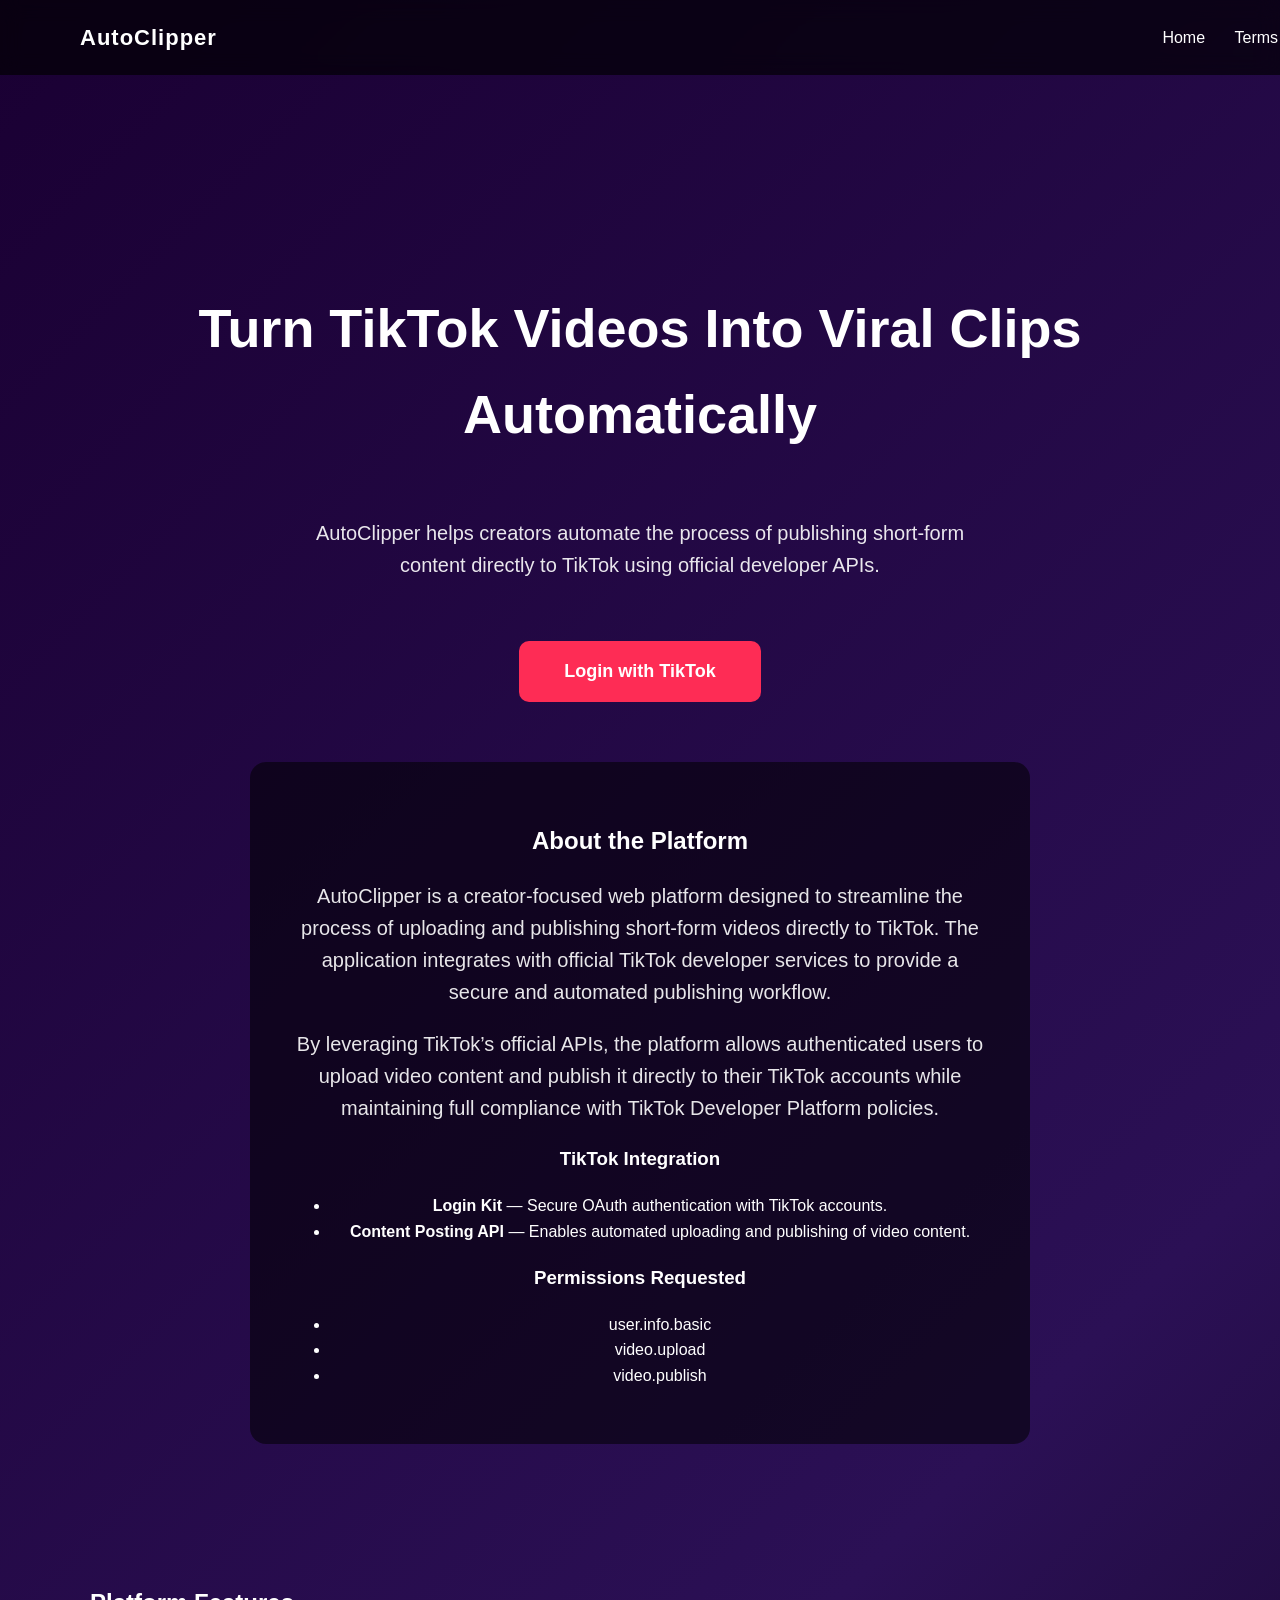
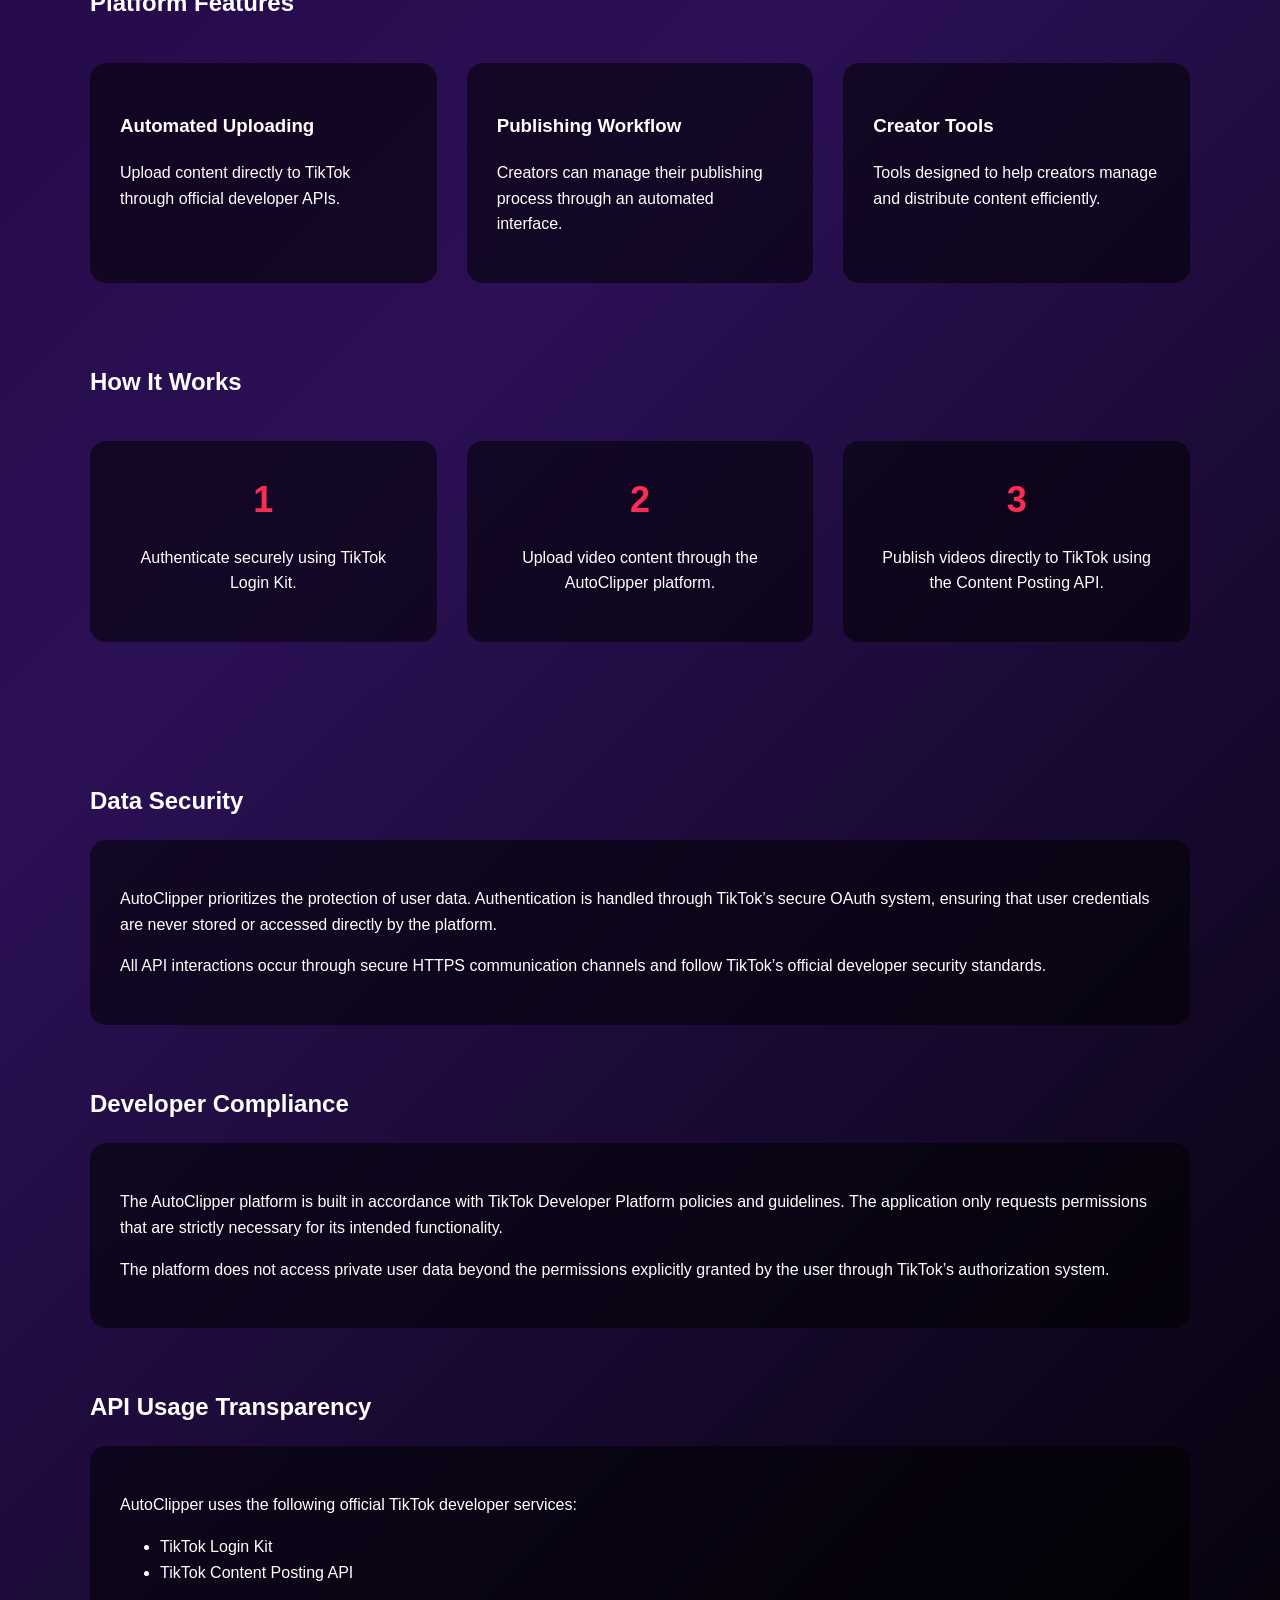
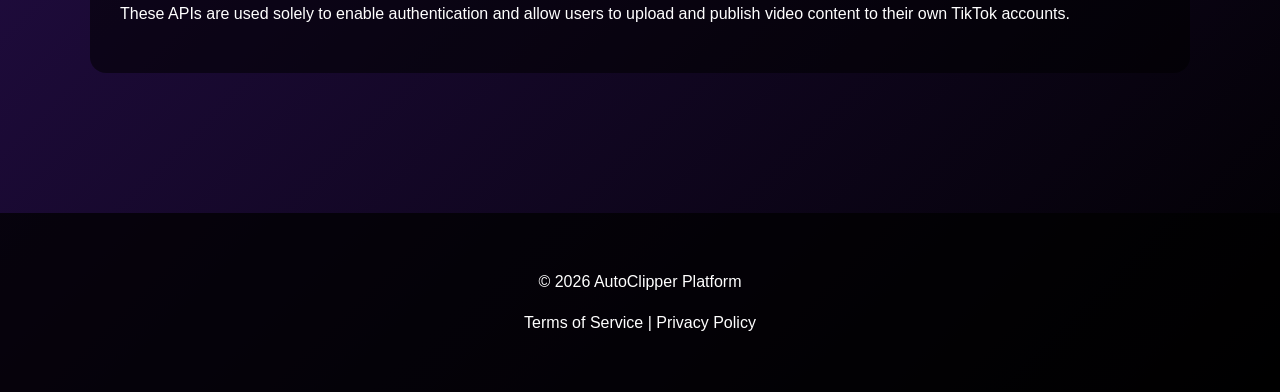
==== index.html @ d0a82ca7 "modified file and webbsite" ====
<!DOCTYPE html>
<html lang="en">

<head>

<meta charset="UTF-8">
<meta name="viewport" content="width=device-width, initial-scale=1.0">

<title>AutoClipper Platform</title>

<style>

body{
margin:0;
font-family:Arial, Helvetica, sans-serif;
background:linear-gradient(135deg,#1a0033,#2b1055,#000000);
color:white;
line-height:1.6;
}

/* NAVBAR */

nav{
position:fixed;
top:0;
width:100%;
display:flex;
justify-content:space-between;
align-items:center;
padding:20px 80px;
background:rgba(0,0,0,0.65);
backdrop-filter:blur(10px);
z-index:1000;
}

.logo{
font-size:22px;
font-weight:bold;
letter-spacing:1px;
}

nav a{
color:white;
text-decoration:none;
margin-left:25px;
font-weight:500;
cursor:pointer;
}

nav a:hover{
color:#ff4d73;
}

/* HERO */

.hero{
min-height:100vh;
display:flex;
flex-direction:column;
justify-content:center;
align-items:center;
text-align:center;
padding:120px 20px 60px 20px;
}

.hero h1{
font-size:54px;
max-width:900px;
}

.hero p{
font-size:20px;
max-width:700px;
opacity:0.9;
margin-top:15px;
}

.tiktok-btn{
margin-top:40px;
padding:16px 45px;
font-size:18px;
border-radius:10px;
background:#fe2c55;
color:white;
text-decoration:none;
font-weight:bold;
transition:0.3s;
}

.tiktok-btn:hover{
background:#ff4d73;
transform:scale(1.05);
}

/* CARD */

.card{
background:rgba(0,0,0,0.55);
padding:40px;
border-radius:16px;
max-width:900px;
margin:auto;
margin-top:60px;
}

/* GRID */

.container{
max-width:1100px;
margin:auto;
padding:60px 20px;
}

.features{
display:grid;
grid-template-columns:repeat(auto-fit,minmax(260px,1fr));
gap:30px;
margin-top:40px;
}

.feature{
background:rgba(0,0,0,0.55);
padding:30px;
border-radius:16px;
}

/* STEPS */

.steps{
display:grid;
grid-template-columns:repeat(auto-fit,minmax(260px,1fr));
gap:30px;
margin-top:40px;
}

.step{
background:rgba(0,0,0,0.55);
padding:30px;
border-radius:16px;
text-align:center;
}

.step-number{
font-size:36px;
font-weight:bold;
color:#fe2c55;
}

/* LEGAL */

.page{
display:none;
padding-top:120px;
}

.page.active{
display:block;
}

.legal{
max-width:900px;
margin:auto;
background:rgba(0,0,0,0.65);
padding:50px;
border-radius:16px;
}

.legal h2{
color:#ff4d73;
margin-top:40px;
}

/* FOOTER */

footer{
text-align:center;
padding:40px;
margin-top:80px;
background:rgba(0,0,0,0.75);
}

footer a{
cursor:pointer;
}

footer a:hover{
color:#ff4d73;
}

</style>

</head>

<body>

<nav>

<div class="logo">AutoClipper</div>

<div>
<a onclick="showPage('home')">Home</a>
<a onclick="showPage('terms')">Terms</a>
<a onclick="showPage('privacy')">Privacy</a>
</div>

</nav>


<!-- HOME -->

<div id="home" class="page active">

<section class="hero">

<h1>Turn TikTok Videos Into Viral Clips Automatically</h1>

<p>
AutoClipper helps creators automate the process of publishing short-form content directly to TikTok using official developer APIs.
</p>

<a class="tiktok-btn"
href="https://www.tiktok.com/v2/auth/authorize/?client_key=aw5hxji3xptu7r10Y&scope=user.info.basic,video.publish,video.upload&response_type=code&redirect_uri=https://pabonfelipe22-eng.github.io/Autoclipperalfaone/callback&state=123">
Login with TikTok
</a>

<div class="card">

<h2>About the Platform</h2>

<p>
AutoClipper is a creator-focused web platform designed to streamline the process of uploading and publishing short-form videos directly to TikTok. The application integrates with official TikTok developer services to provide a secure and automated publishing workflow.
</p>

<p>
By leveraging TikTok’s official APIs, the platform allows authenticated users to upload video content and publish it directly to their TikTok accounts while maintaining full compliance with TikTok Developer Platform policies.
</p>

<h3>TikTok Integration</h3>

<ul>
<li><b>Login Kit</b> — Secure OAuth authentication with TikTok accounts.</li>
<li><b>Content Posting API</b> — Enables automated uploading and publishing of video content.</li>
</ul>

<h3>Permissions Requested</h3>

<ul>
<li>user.info.basic</li>
<li>video.upload</li>
<li>video.publish</li>
</ul>

</div>

</section>

<div class="container">

<h2>Platform Features</h2>

<div class="features">

<div class="feature">
<h3>Automated Uploading</h3>
<p>Upload content directly to TikTok through official developer APIs.</p>
</div>

<div class="feature">
<h3>Publishing Workflow</h3>
<p>Creators can manage their publishing process through an automated interface.</p>
</div>

<div class="feature">
<h3>Creator Tools</h3>
<p>Tools designed to help creators manage and distribute content efficiently.</p>
</div>

</div>


<h2 style="margin-top:80px;">How It Works</h2>

<div class="steps">

<div class="step">
<div class="step-number">1</div>
<p>Authenticate securely using TikTok Login Kit.</p>
</div>

<div class="step">
<div class="step-number">2</div>
<p>Upload video content through the AutoClipper platform.</p>
</div>

<div class="step">
<div class="step-number">3</div>
<p>Publish videos directly to TikTok using the Content Posting API.</p>
</div>

</div>

</div>


<div class="container">

<h2>Data Security</h2>

<div class="feature">

<p>
AutoClipper prioritizes the protection of user data. Authentication is handled through TikTok’s secure OAuth system, ensuring that user credentials are never stored or accessed directly by the platform.
</p>

<p>
All API interactions occur through secure HTTPS communication channels and follow TikTok’s official developer security standards.
</p>

</div>


<h2 style="margin-top:60px;">Developer Compliance</h2>

<div class="feature">

<p>
The AutoClipper platform is built in accordance with TikTok Developer Platform policies and guidelines. The application only requests permissions that are strictly necessary for its intended functionality.
</p>

<p>
The platform does not access private user data beyond the permissions explicitly granted by the user through TikTok’s authorization system.
</p>

</div>


<h2 style="margin-top:60px;">API Usage Transparency</h2>

<div class="feature">

<p>
AutoClipper uses the following official TikTok developer services:
</p>

<ul>
<li>TikTok Login Kit</li>
<li>TikTok Content Posting API</li>
</ul>

<p>
These APIs are used solely to enable authentication and allow users to upload and publish video content to their own TikTok accounts.
</p>

</div>

</div>

</div>


<!-- TERMS -->

<div id="terms" class="page">

<div class="legal">

<h1>Terms of Service</h1>

<p>
By accessing or using AutoClipper, users agree to comply with the following terms and conditions governing the use of the platform.
</p>

<h2>Use of Service</h2>

<p>
AutoClipper provides tools that integrate with TikTok developer APIs to allow users to upload and publish content to their own TikTok accounts.
</p>

<h2>User Responsibilities</h2>

<ul>
<li>Users are responsible for the content they upload.</li>
<li>Content must comply with TikTok Community Guidelines.</li>
<li>Users must not upload illegal or copyrighted material without authorization.</li>
</ul>

<h2>Service Availability</h2>

<p>
The platform is provided as a web utility and may be modified, suspended, or discontinued at any time without prior notice.
</p>

<h2>Limitation of Liability</h2>

<p>
AutoClipper does not guarantee performance outcomes such as reach, engagement, or viral success.
</p>

<h2>Updates to Terms</h2>

<p>
These terms may be updated periodically to reflect platform changes or regulatory requirements.
</p>

</div>

</div>


<!-- PRIVACY -->

<div id="privacy" class="page">

<div class="legal">

<h1>Privacy Policy</h1>

<p>
AutoClipper is committed to protecting user privacy and maintaining transparency regarding data usage.
</p>

<h2>Information Accessed</h2>

<ul>
<li>Basic TikTok profile information</li>
<li>Authorization tokens required for API communication</li>
</ul>

<h2>How Information Is Used</h2>

<p>
The information accessed is used exclusively for authentication and enabling the uploading and publishing of videos through the platform.
</p>

<h2>Data Sharing</h2>

<p>
AutoClipper does not sell, rent, or distribute personal information to third parties.
</p>

<h2>Security</h2>

<p>
Security measures are implemented to protect user data and ensure secure API communication.
</p>

<h2>Policy Updates</h2>

<p>
This Privacy Policy may be updated periodically to remain compliant with platform and regulatory standards.
</p>

</div>

</div>


<footer>

<p>© 2026 AutoClipper Platform</p>

<p>
<a onclick="showPage('terms')">Terms of Service</a> |
<a onclick="showPage('privacy')">Privacy Policy</a>
</p>

</footer>


<script>

function showPage(page){

document.querySelectorAll(".page").forEach(p=>{
p.classList.remove("active")
})

document.getElementById(page).classList.add("active")

window.scrollTo({top:0,behavior:"smooth"})

}

</script>

</body>
</html>
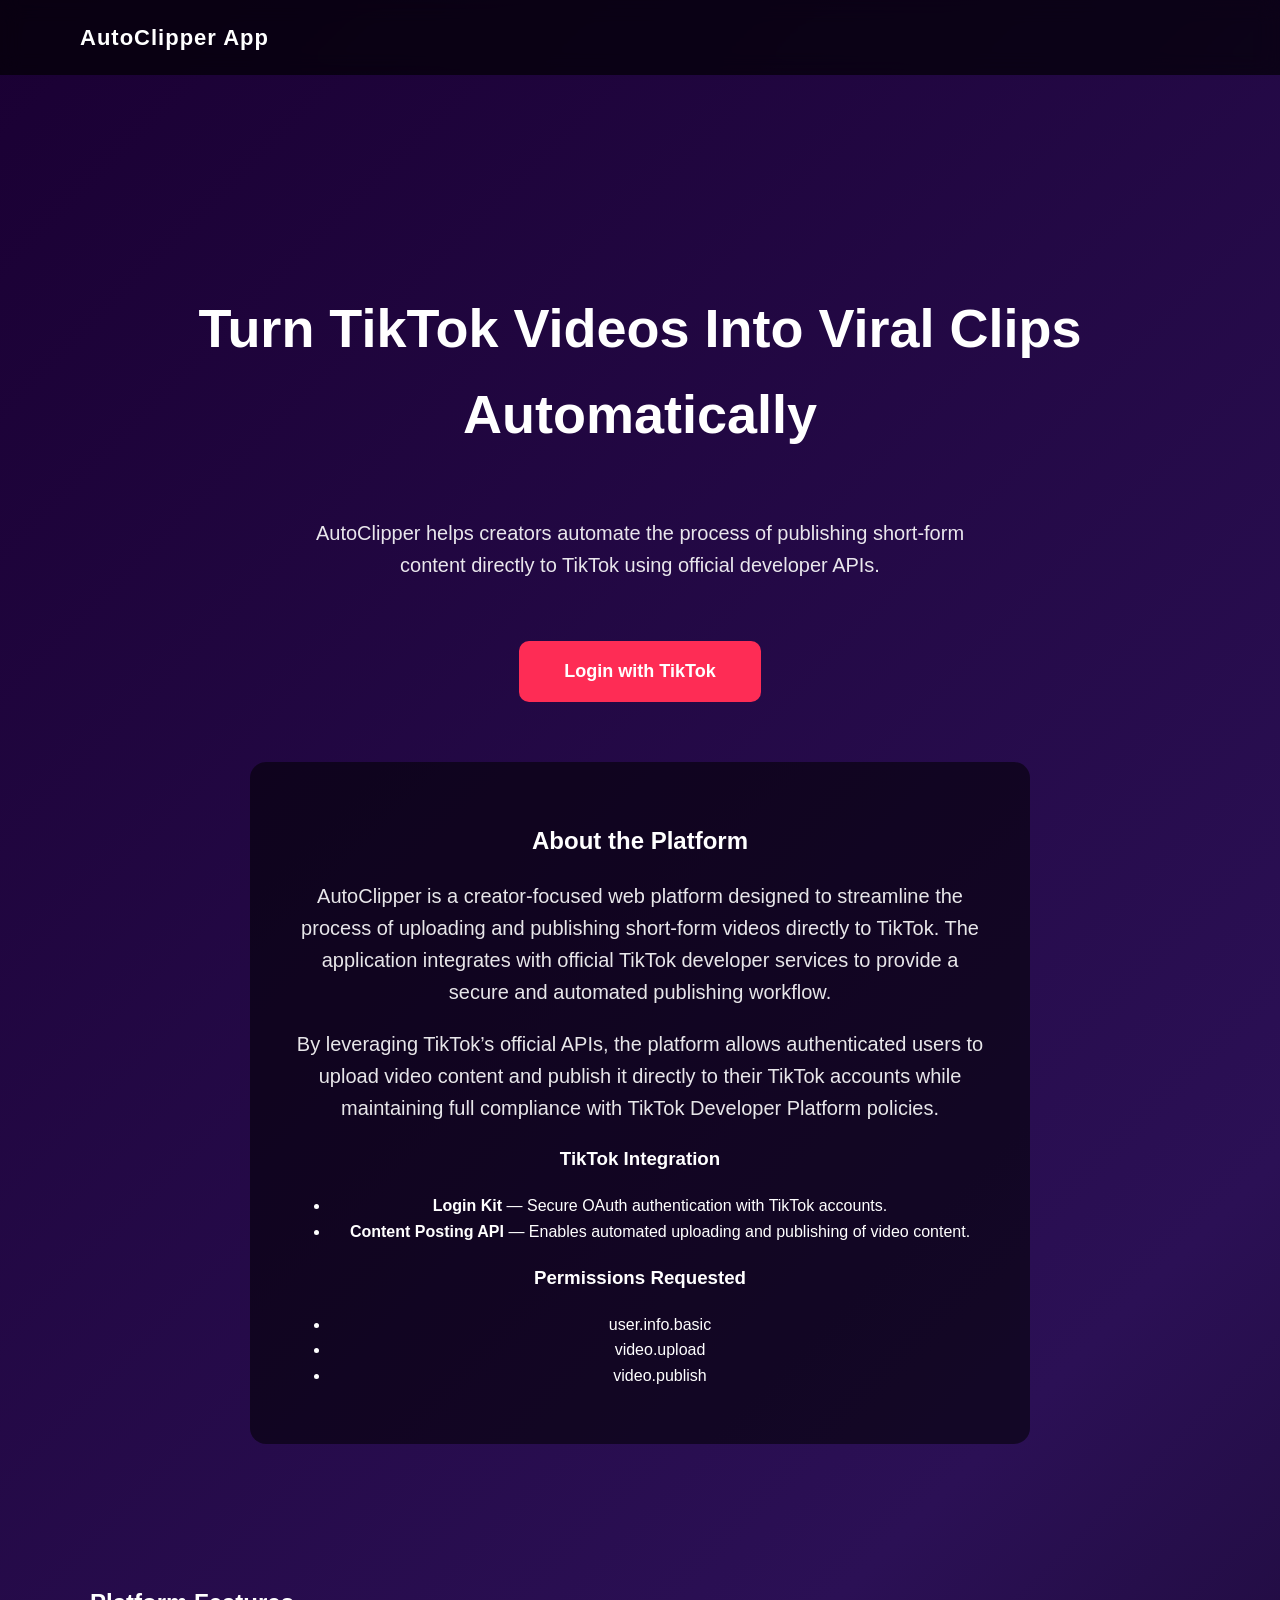
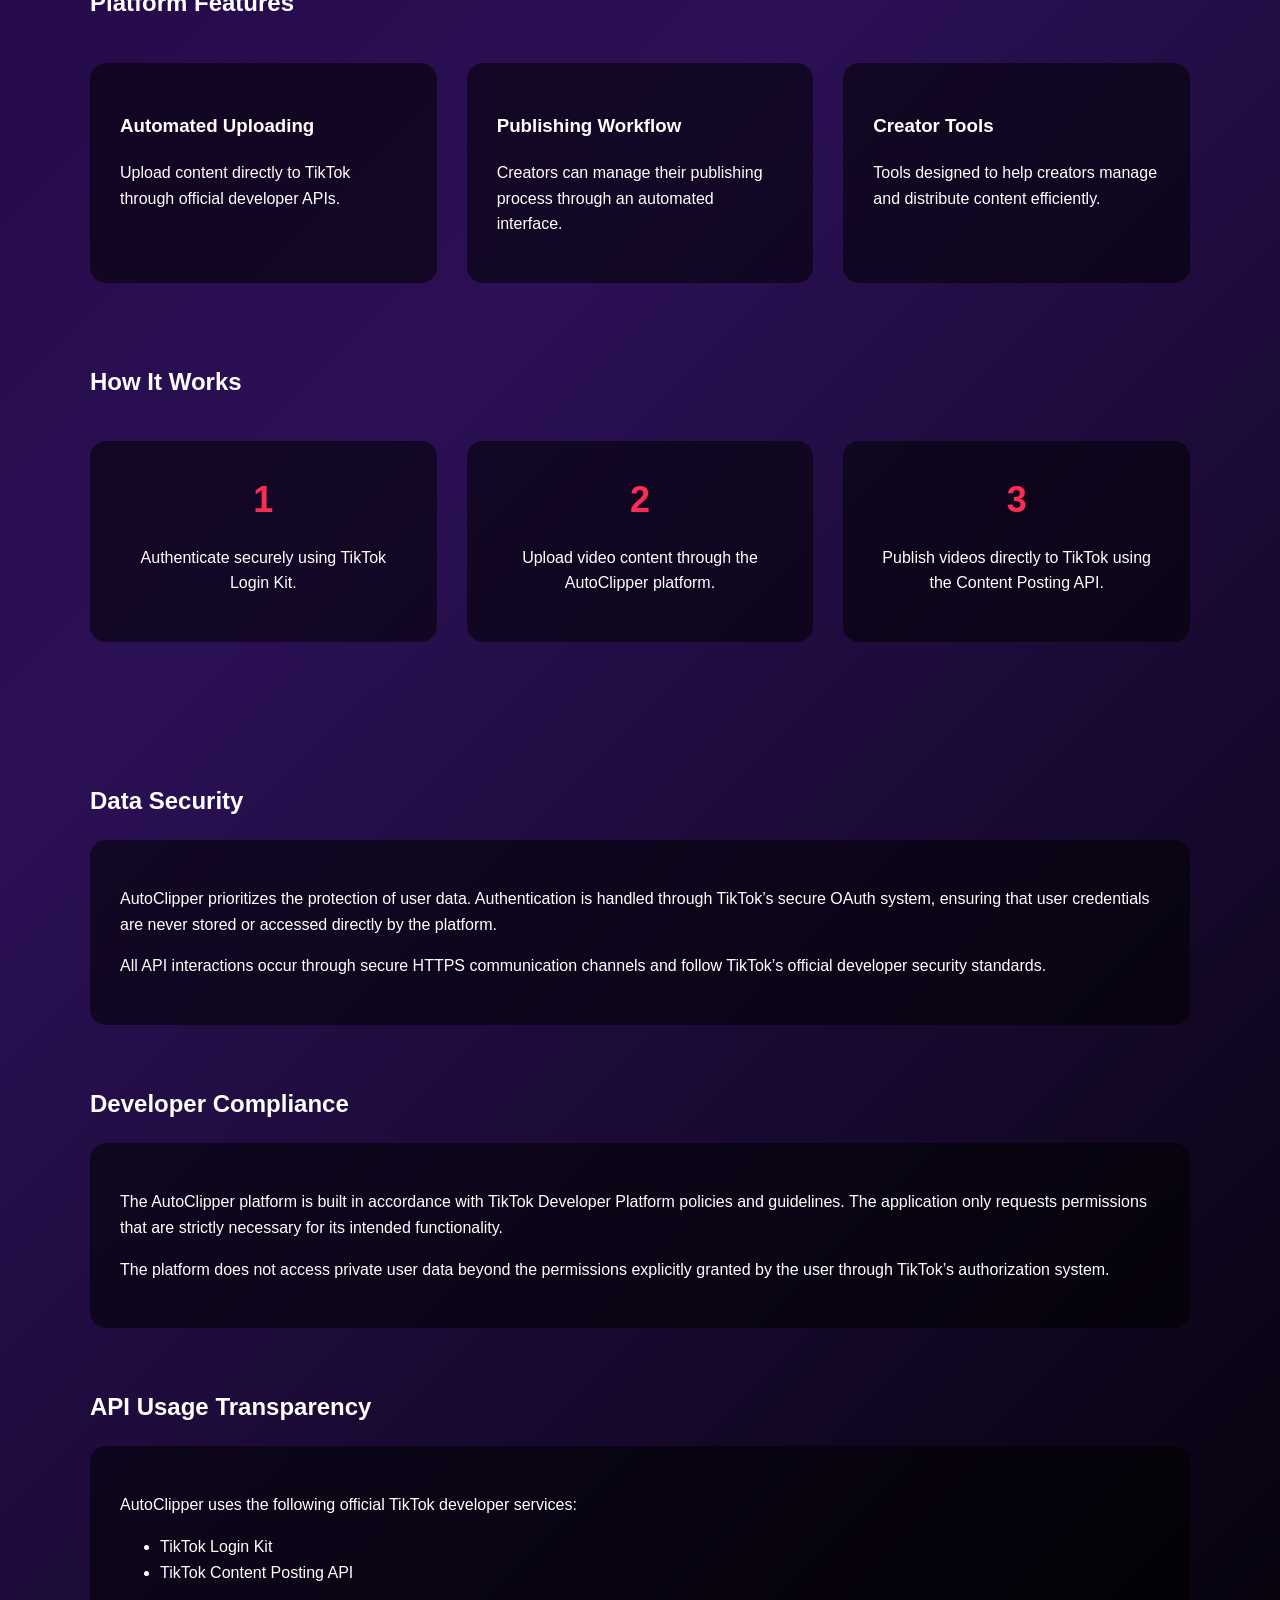
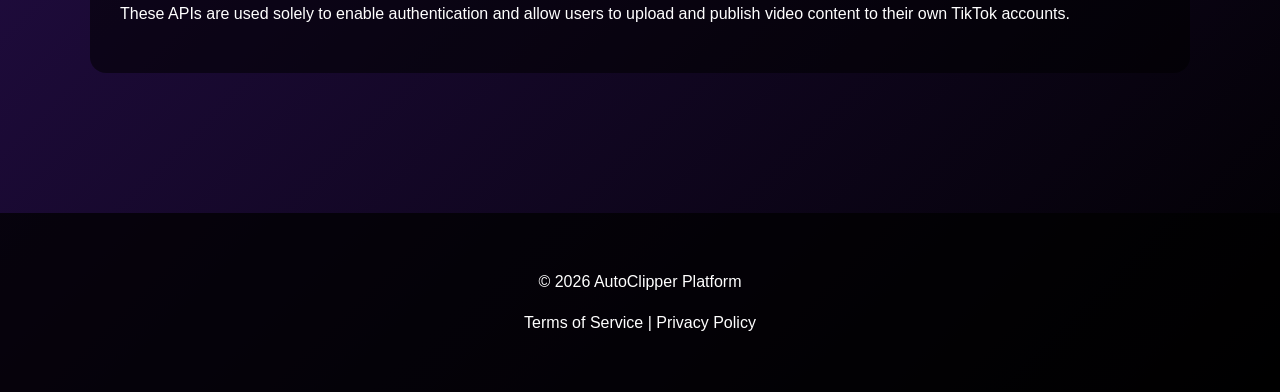
==== commit bbd790c9: "new" ====
--- a/index.html
+++ b/index.html
@@ -6,7 +6,7 @@
 <meta charset="UTF-8">
 <meta name="viewport" content="width=device-width, initial-scale=1.0">
 
-<title>AutoClipper Platform</title>
+<title>AutoClipper App</title>
 
 <style>
 
@@ -195,12 +195,11 @@
 
 <nav>
 
-<div class="logo">AutoClipper</div>
+<div class="logo">AutoClipper App</div>
 
 <div>
 <a onclick="showPage('home')">Home</a>
-<a onclick="showPage('terms')">Terms</a>
-<a onclick="showPage('privacy')">Privacy</a>
+
 </div>
 
 </nav>
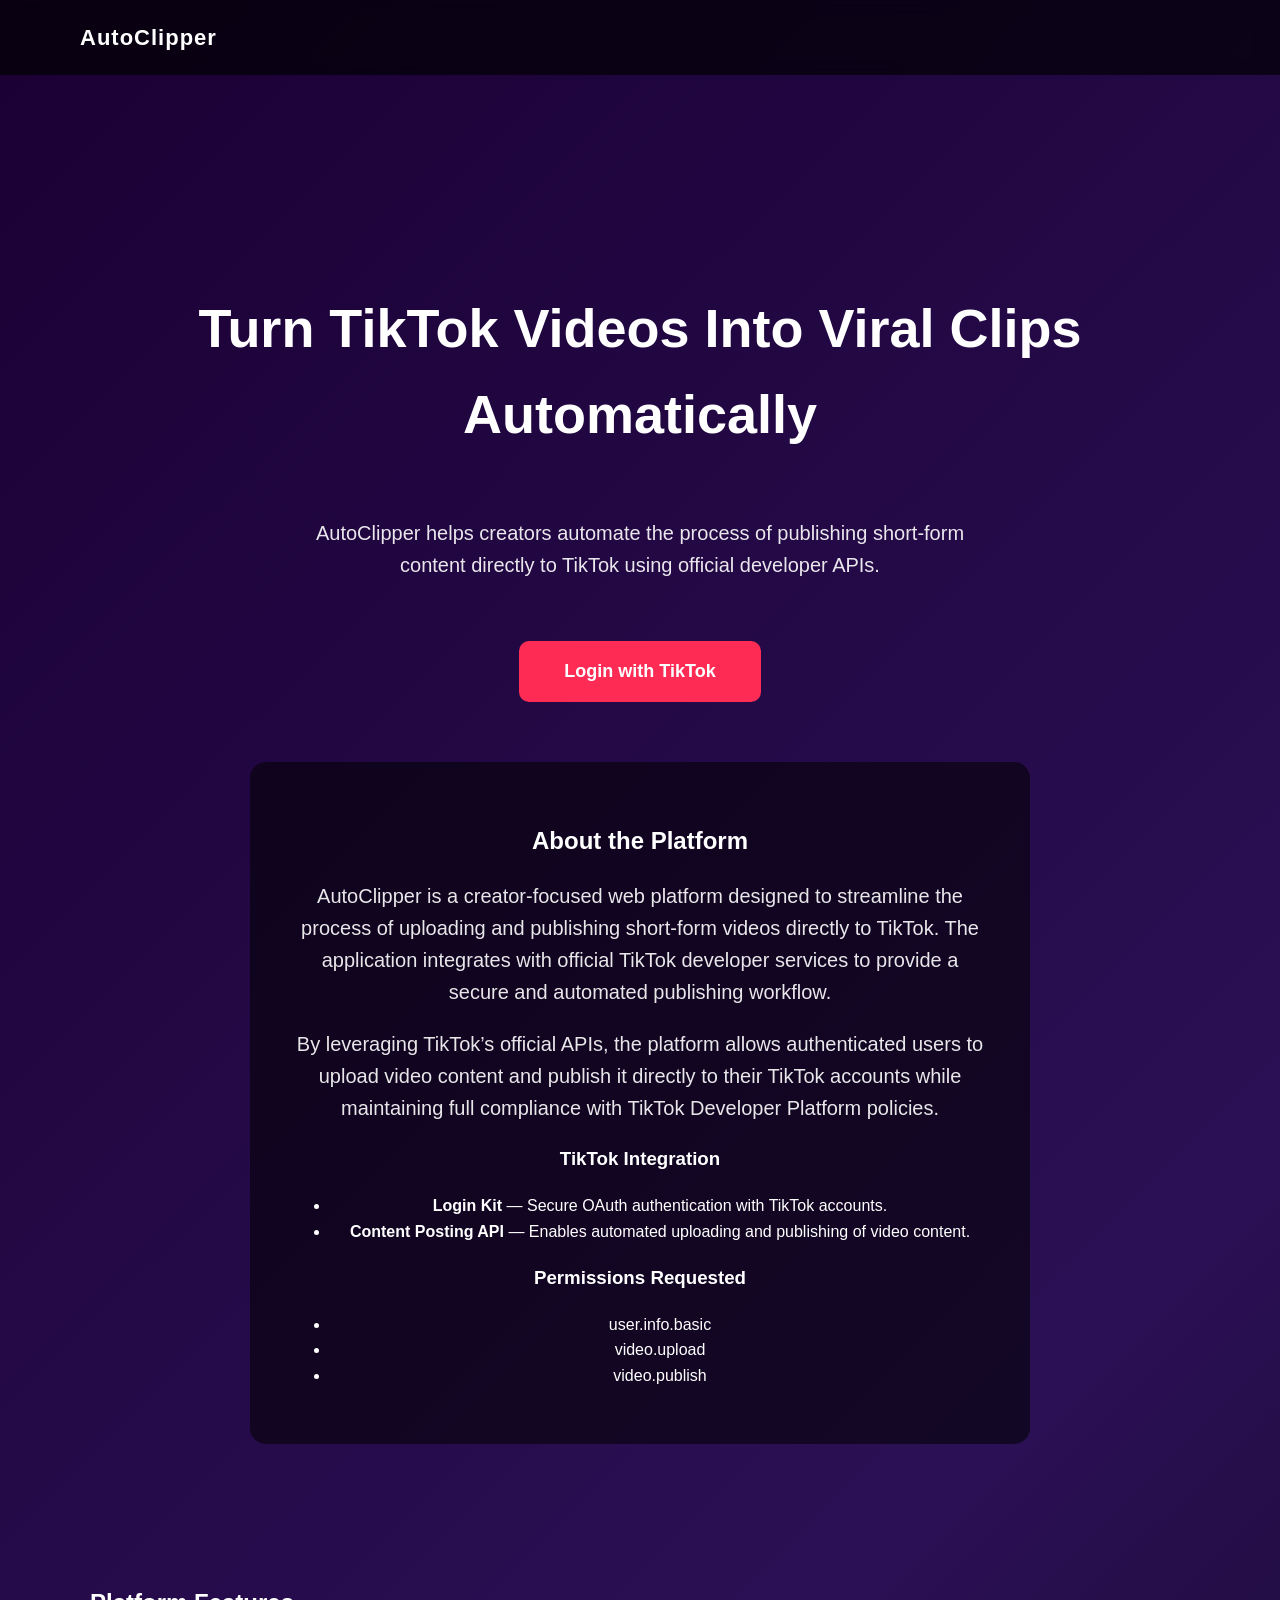
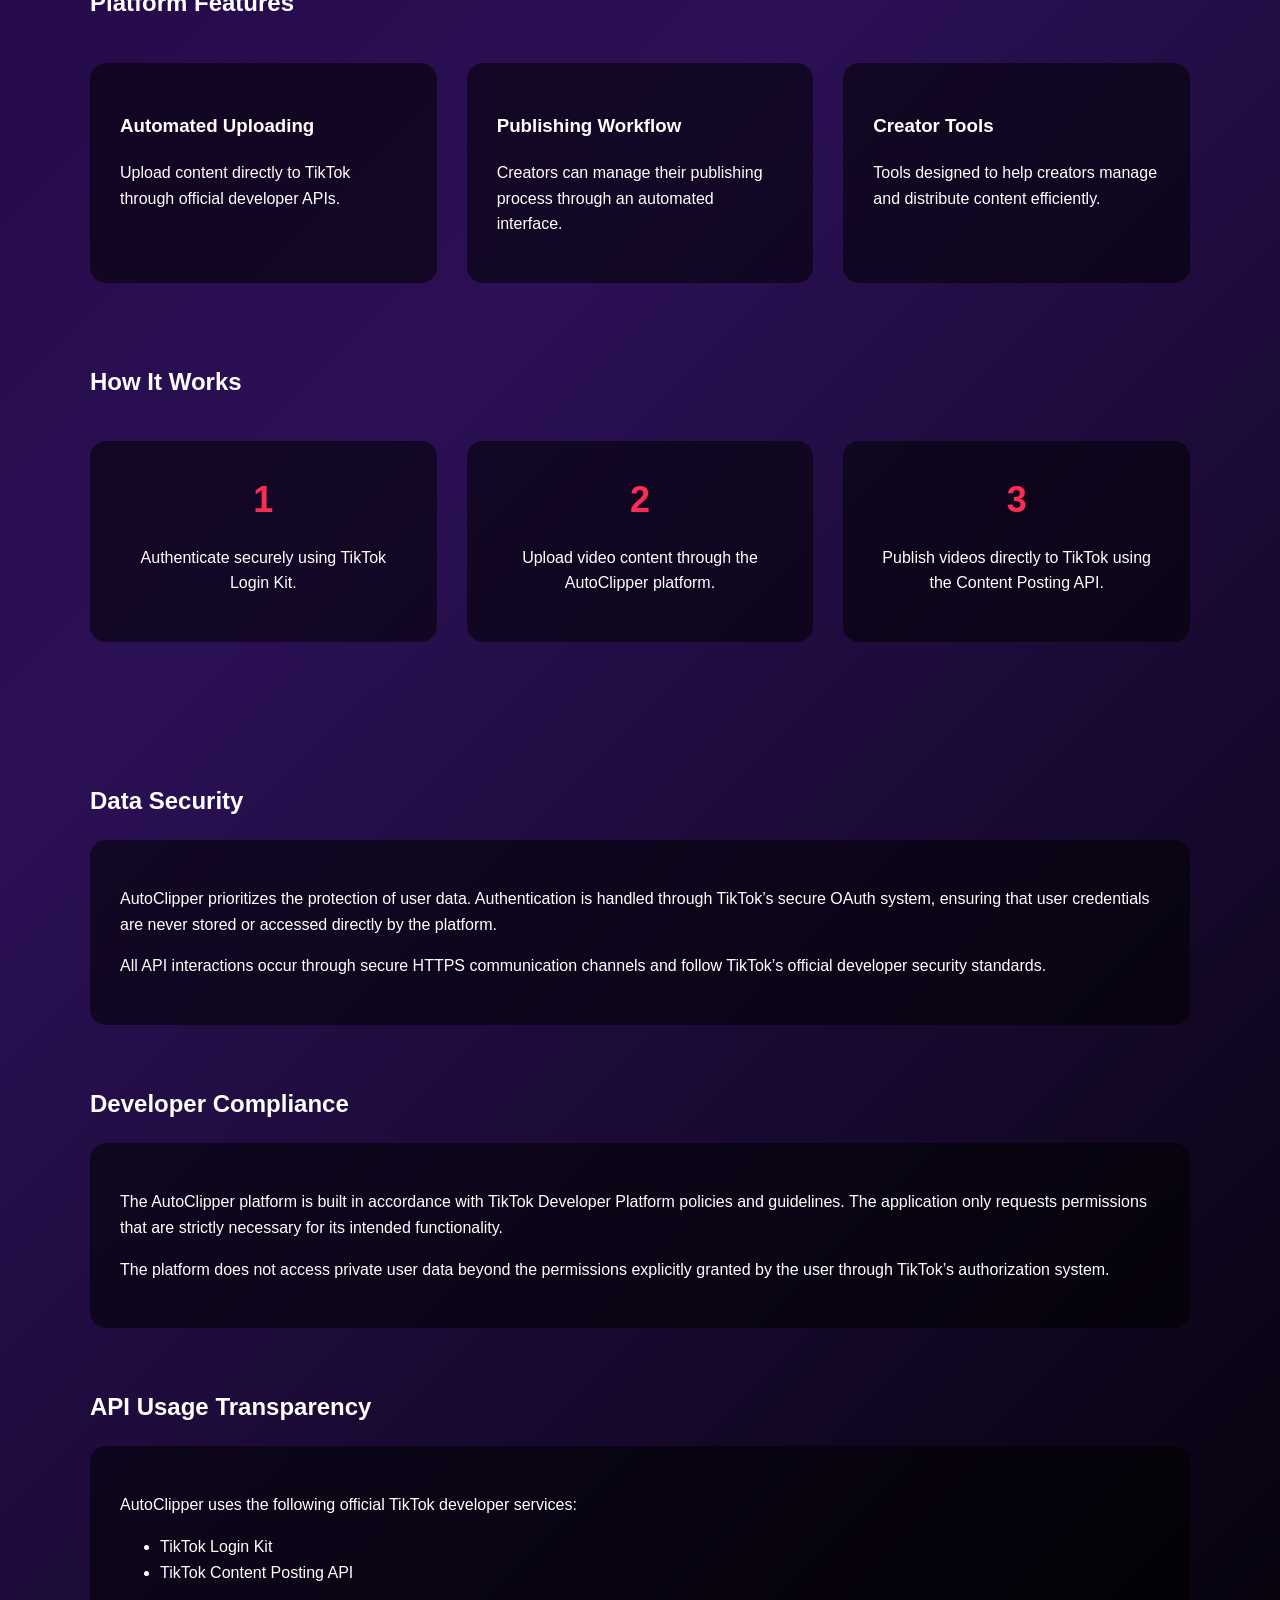
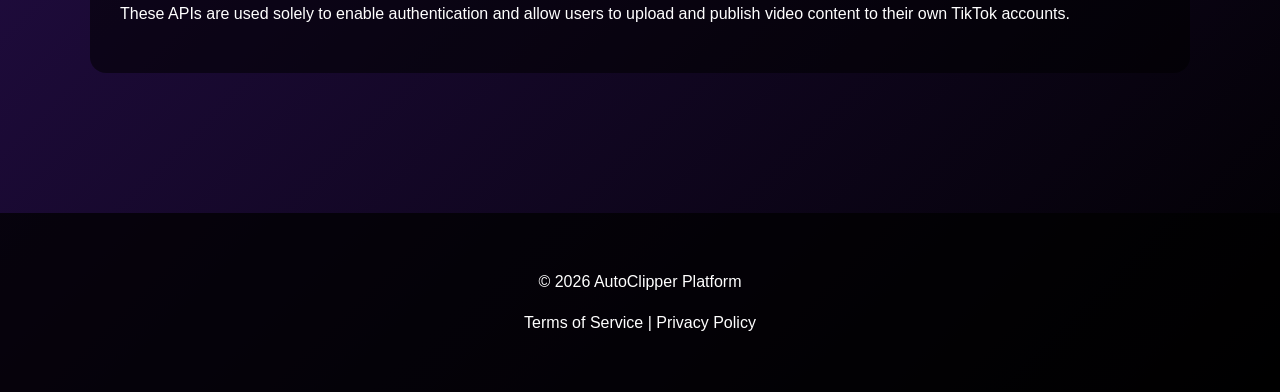
==== commit 4acb1d30: "continued in modificed" ====
--- a/index.html
+++ b/index.html
@@ -195,11 +195,10 @@
 
 <nav>
 
-<div class="logo">AutoClipper App</div>
+<div class="logo">AutoClipper</div>
 
 <div>
 <a onclick="showPage('home')">Home</a>
-
 </div>
 
 </nav>
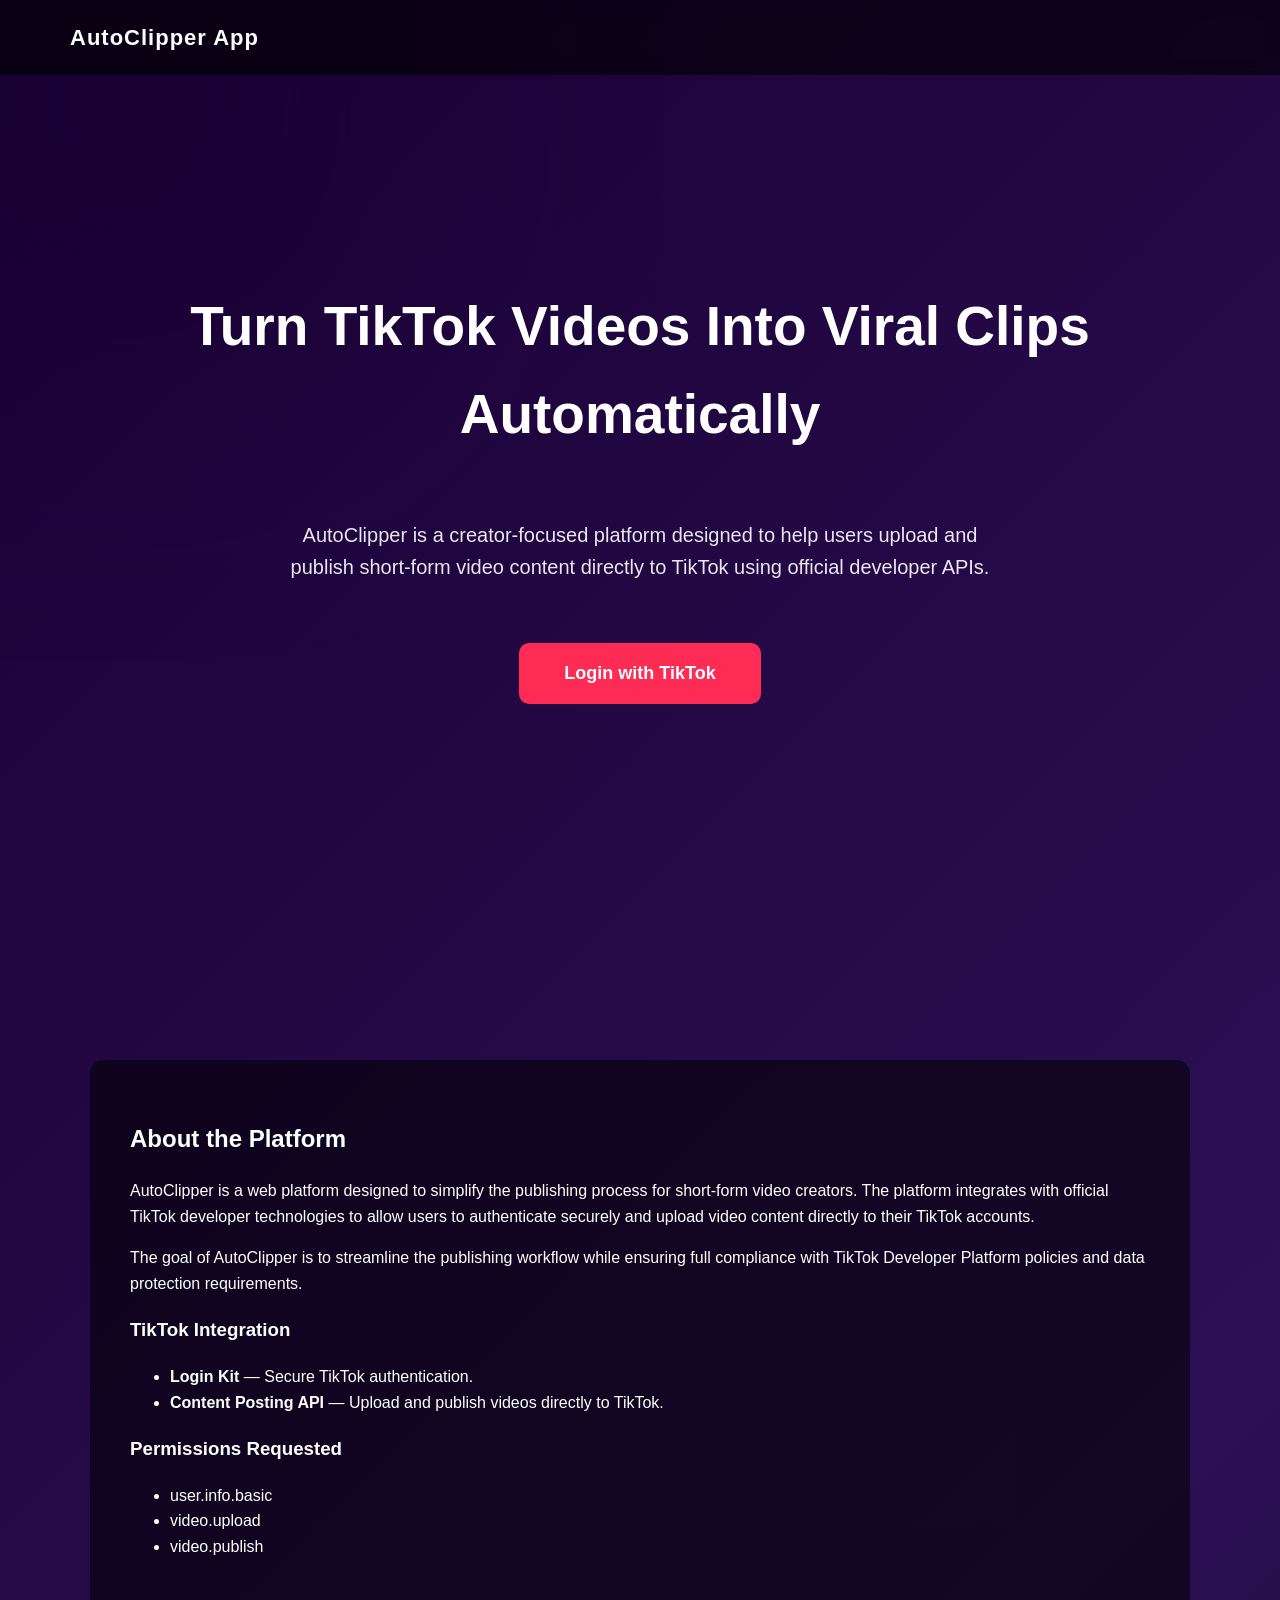
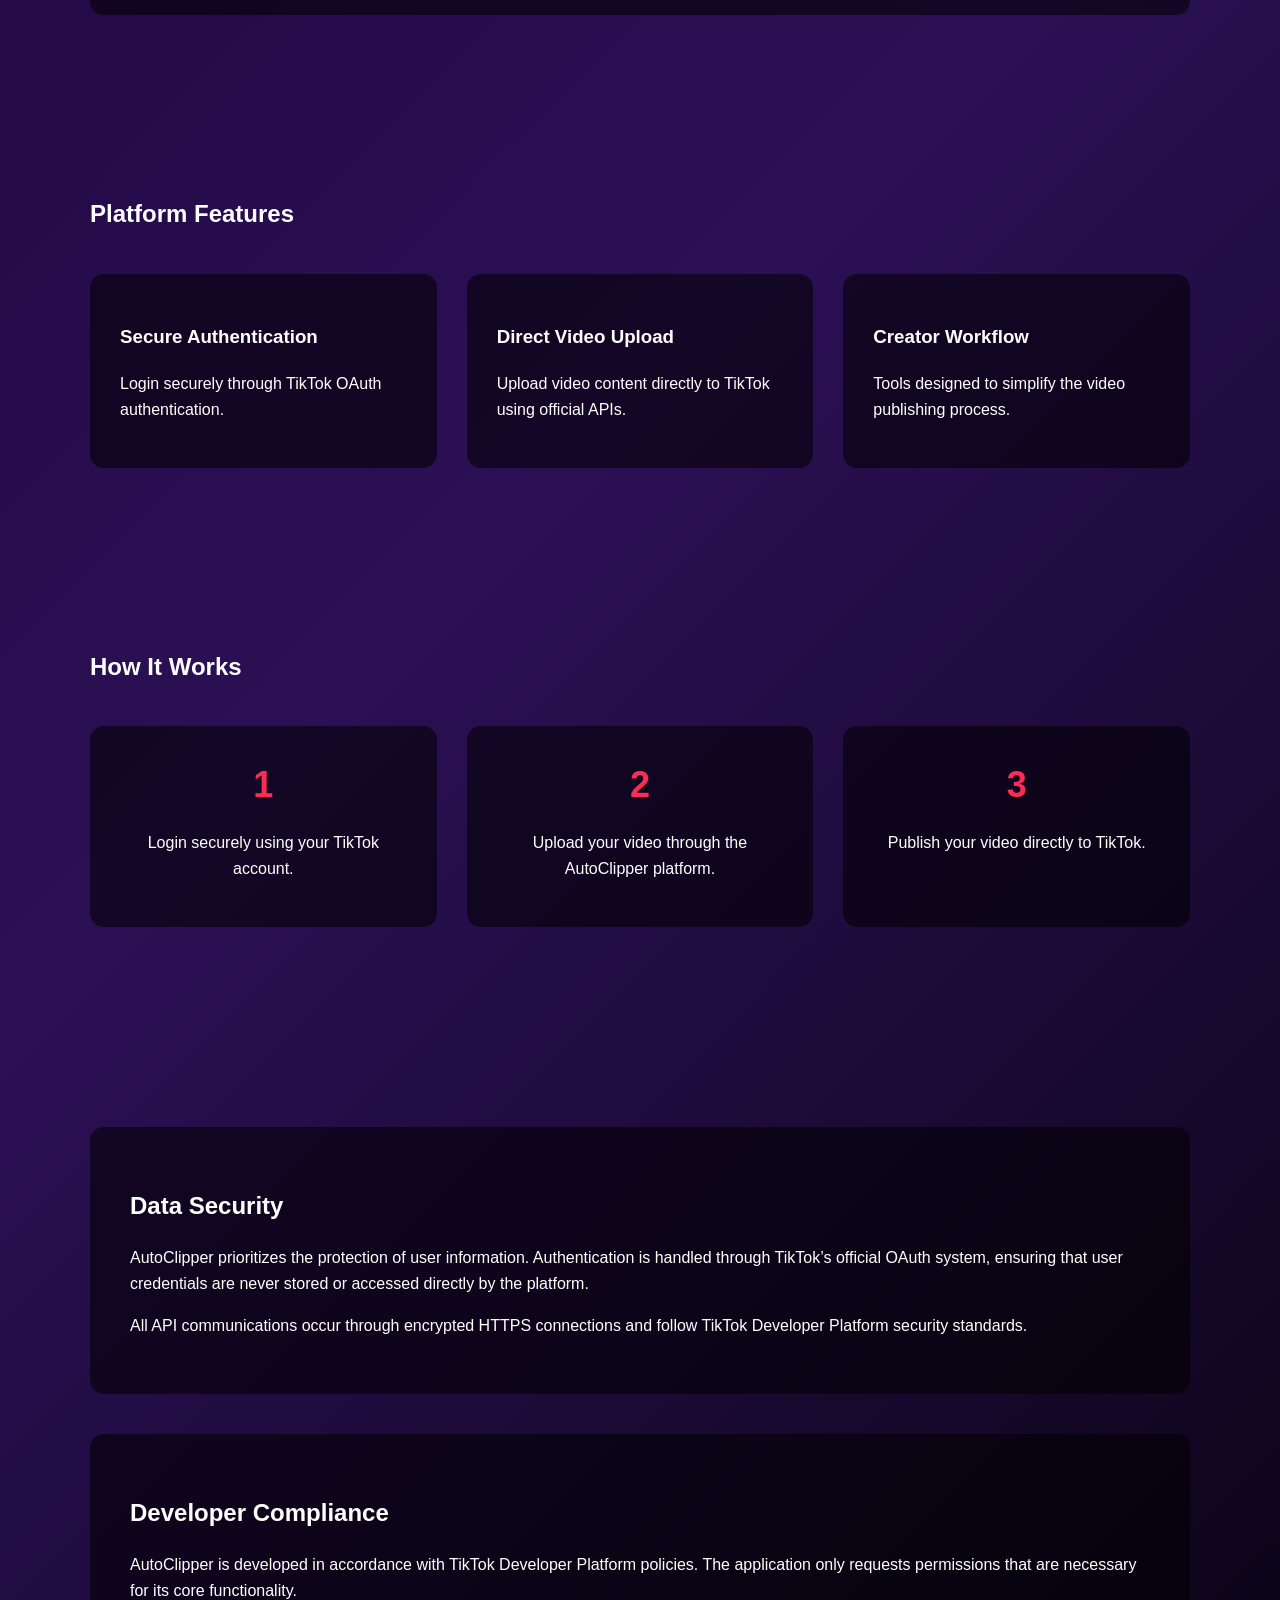
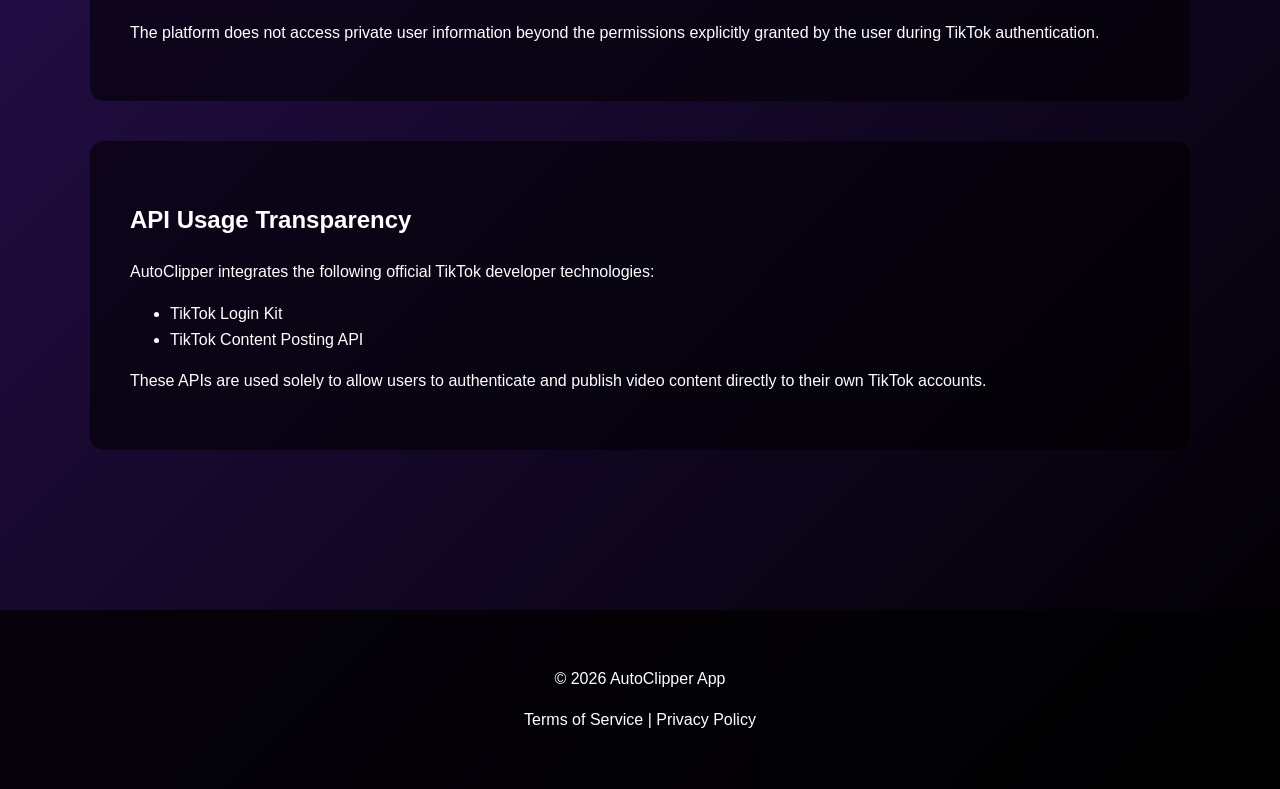
==== commit f6d65a43: "New file in the website" ====
--- a/index.html
+++ b/index.html
@@ -16,6 +16,21 @@
 background:linear-gradient(135deg,#1a0033,#2b1055,#000000);
 color:white;
 line-height:1.6;
+scroll-behavior:smooth;
+}
+
+/* glow background */
+
+body::before{
+content:"";
+position:fixed;
+top:-200px;
+left:-200px;
+width:600px;
+height:600px;
+background:radial-gradient(circle,#180133,transparent);
+filter:blur(120px);
+z-index:-1;
 }
 
 /* NAVBAR */
@@ -27,8 +42,8 @@
 display:flex;
 justify-content:space-between;
 align-items:center;
-padding:20px 80px;
-background:rgba(0,0,0,0.65);
+padding:20px 70px;
+background:rgba(0,0,0,0.6);
 backdrop-filter:blur(10px);
 z-index:1000;
 }
@@ -40,11 +55,9 @@
 }
 
 nav a{
-color:white;
+color:rgb(144, 5, 114);
 text-decoration:none;
-margin-left:25px;
 font-weight:500;
-cursor:pointer;
 }
 
 nav a:hover{
@@ -54,17 +67,17 @@
 /* HERO */
 
 .hero{
-min-height:100vh;
+height:100vh;
 display:flex;
 flex-direction:column;
 justify-content:center;
 align-items:center;
 text-align:center;
-padding:120px 20px 60px 20px;
+padding:20px;
 }
 
 .hero h1{
-font-size:54px;
+font-size:55px;
 max-width:900px;
 }
 
@@ -92,28 +105,28 @@
 transform:scale(1.05);
 }
 
-/* CARD */
-
-.card{
-background:rgba(0,0,0,0.55);
-padding:40px;
-border-radius:16px;
-max-width:900px;
-margin:auto;
-margin-top:60px;
-}
-
-/* GRID */
+/* CONTAINERS */
 
 .container{
 max-width:1100px;
 margin:auto;
-padding:60px 20px;
-}
+padding:80px 20px;
+}
+
+/* BOX */
+
+.box{
+background:rgba(0,0,0,0.55);
+padding:40px;
+border-radius:14px;
+margin-top:40px;
+}
+
+/* FEATURES */
 
 .features{
 display:grid;
-grid-template-columns:repeat(auto-fit,minmax(260px,1fr));
+grid-template-columns:repeat(auto-fit,minmax(250px,1fr));
 gap:30px;
 margin-top:40px;
 }
@@ -121,14 +134,14 @@
 .feature{
 background:rgba(0,0,0,0.55);
 padding:30px;
-border-radius:16px;
+border-radius:14px;
 }
 
 /* STEPS */
 
 .steps{
 display:grid;
-grid-template-columns:repeat(auto-fit,minmax(260px,1fr));
+grid-template-columns:repeat(auto-fit,minmax(250px,1fr));
 gap:30px;
 margin-top:40px;
 }
@@ -136,7 +149,7 @@
 .step{
 background:rgba(0,0,0,0.55);
 padding:30px;
-border-radius:16px;
+border-radius:14px;
 text-align:center;
 }
 
@@ -147,15 +160,6 @@
 }
 
 /* LEGAL */
-
-.page{
-display:none;
-padding-top:120px;
-}
-
-.page.active{
-display:block;
-}
 
 .legal{
 max-width:900px;
@@ -163,11 +167,12 @@
 background:rgba(0,0,0,0.65);
 padding:50px;
 border-radius:16px;
+margin-top:80px;
 }
 
 .legal h2{
 color:#ff4d73;
-margin-top:40px;
+margin-top:30px;
 }
 
 /* FOOTER */
@@ -180,6 +185,8 @@
 }
 
 footer a{
+color:white;
+text-decoration:none;
 cursor:pointer;
 }
 
@@ -195,49 +202,56 @@
 
 <nav>
 
-<div class="logo">AutoClipper</div>
+<div class="logo">AutoClipper App</div>
 
 <div>
-<a onclick="showPage('home')">Home</a>
+<a href="#home">Home</a>
 </div>
 
 </nav>
 
 
-<!-- HOME -->
-
-<div id="home" class="page active">
-
-<section class="hero">
+<!-- HERO -->
+
+<section id="home" class="hero">
 
 <h1>Turn TikTok Videos Into Viral Clips Automatically</h1>
 
 <p>
-AutoClipper helps creators automate the process of publishing short-form content directly to TikTok using official developer APIs.
+AutoClipper is a creator-focused platform designed to help users upload and publish short-form video content directly to TikTok using official developer APIs.
 </p>
 
 <a class="tiktok-btn"
 href="https://www.tiktok.com/v2/auth/authorize/?client_key=aw5hxji3xptu7r10Y&scope=user.info.basic,video.publish,video.upload&response_type=code&redirect_uri=https://pabonfelipe22-eng.github.io/Autoclipperalfaone/callback&state=123">
+
 Login with TikTok
+
 </a>
 
-<div class="card">
+</section>
+
+
+<!-- ABOUT -->
+
+<div class="container">
+
+<div class="box">
 
 <h2>About the Platform</h2>
 
 <p>
-AutoClipper is a creator-focused web platform designed to streamline the process of uploading and publishing short-form videos directly to TikTok. The application integrates with official TikTok developer services to provide a secure and automated publishing workflow.
-</p>
-
-<p>
-By leveraging TikTok’s official APIs, the platform allows authenticated users to upload video content and publish it directly to their TikTok accounts while maintaining full compliance with TikTok Developer Platform policies.
+AutoClipper is a web platform designed to simplify the publishing process for short-form video creators. The platform integrates with official TikTok developer technologies to allow users to authenticate securely and upload video content directly to their TikTok accounts.
+</p>
+
+<p>
+The goal of AutoClipper is to streamline the publishing workflow while ensuring full compliance with TikTok Developer Platform policies and data protection requirements.
 </p>
 
 <h3>TikTok Integration</h3>
 
 <ul>
-<li><b>Login Kit</b> — Secure OAuth authentication with TikTok accounts.</li>
-<li><b>Content Posting API</b> — Enables automated uploading and publishing of video content.</li>
+<li><b>Login Kit</b> — Secure TikTok authentication.</li>
+<li><b>Content Posting API</b> — Upload and publish videos directly to TikTok.</li>
 </ul>
 
 <h3>Permissions Requested</h3>
@@ -250,7 +264,10 @@
 
 </div>
 
-</section>
+</div>
+
+
+<!-- FEATURES -->
 
 <div class="container">
 
@@ -259,85 +276,91 @@
 <div class="features">
 
 <div class="feature">
-<h3>Automated Uploading</h3>
-<p>Upload content directly to TikTok through official developer APIs.</p>
+<h3>Secure Authentication</h3>
+<p>Login securely through TikTok OAuth authentication.</p>
 </div>
 
 <div class="feature">
-<h3>Publishing Workflow</h3>
-<p>Creators can manage their publishing process through an automated interface.</p>
+<h3>Direct Video Upload</h3>
+<p>Upload video content directly to TikTok using official APIs.</p>
 </div>
 
 <div class="feature">
-<h3>Creator Tools</h3>
-<p>Tools designed to help creators manage and distribute content efficiently.</p>
-</div>
-
-</div>
-
-
-<h2 style="margin-top:80px;">How It Works</h2>
+<h3>Creator Workflow</h3>
+<p>Tools designed to simplify the video publishing process.</p>
+</div>
+
+</div>
+
+</div>
+
+
+<!-- HOW IT WORKS -->
+
+<div class="container">
+
+<h2>How It Works</h2>
 
 <div class="steps">
 
 <div class="step">
 <div class="step-number">1</div>
-<p>Authenticate securely using TikTok Login Kit.</p>
+<p>Login securely using your TikTok account.</p>
 </div>
 
 <div class="step">
 <div class="step-number">2</div>
-<p>Upload video content through the AutoClipper platform.</p>
+<p>Upload your video through the AutoClipper platform.</p>
 </div>
 
 <div class="step">
 <div class="step-number">3</div>
-<p>Publish videos directly to TikTok using the Content Posting API.</p>
-</div>
-
-</div>
-
-</div>
-
+<p>Publish your video directly to TikTok.</p>
+</div>
+
+</div>
+
+</div>
+
+
+<!-- SECURITY -->
 
 <div class="container">
 
+<div class="box">
+
 <h2>Data Security</h2>
 
-<div class="feature">
-
-<p>
-AutoClipper prioritizes the protection of user data. Authentication is handled through TikTok’s secure OAuth system, ensuring that user credentials are never stored or accessed directly by the platform.
-</p>
-
-<p>
-All API interactions occur through secure HTTPS communication channels and follow TikTok’s official developer security standards.
-</p>
-
-</div>
-
-
-<h2 style="margin-top:60px;">Developer Compliance</h2>
-
-<div class="feature">
-
-<p>
-The AutoClipper platform is built in accordance with TikTok Developer Platform policies and guidelines. The application only requests permissions that are strictly necessary for its intended functionality.
-</p>
-
-<p>
-The platform does not access private user data beyond the permissions explicitly granted by the user through TikTok’s authorization system.
-</p>
-
-</div>
-
-
-<h2 style="margin-top:60px;">API Usage Transparency</h2>
-
-<div class="feature">
-
-<p>
-AutoClipper uses the following official TikTok developer services:
+<p>
+AutoClipper prioritizes the protection of user information. Authentication is handled through TikTok’s official OAuth system, ensuring that user credentials are never stored or accessed directly by the platform.
+</p>
+
+<p>
+All API communications occur through encrypted HTTPS connections and follow TikTok Developer Platform security standards.
+</p>
+
+</div>
+
+<div class="box">
+
+<h2>Developer Compliance</h2>
+
+<p>
+AutoClipper is developed in accordance with TikTok Developer Platform policies. The application only requests permissions that are necessary for its core functionality.
+</p>
+
+<p>
+The platform does not access private user information beyond the permissions explicitly granted by the user during TikTok authentication.
+</p>
+
+</div>
+
+<div class="box">
+
+<h2>API Usage Transparency</h2>
+
+<p>
+AutoClipper integrates the following official TikTok developer technologies:
 </p>
 
 <ul>
@@ -346,140 +369,26 @@
 </ul>
 
 <p>
-These APIs are used solely to enable authentication and allow users to upload and publish video content to their own TikTok accounts.
-</p>
-
-</div>
-
-</div>
-
-</div>
-
-
-<!-- TERMS -->
-
-<div id="terms" class="page">
-
-<div class="legal">
-
-<h1>Terms of Service</h1>
-
-<p>
-By accessing or using AutoClipper, users agree to comply with the following terms and conditions governing the use of the platform.
-</p>
-
-<h2>Use of Service</h2>
-
-<p>
-AutoClipper provides tools that integrate with TikTok developer APIs to allow users to upload and publish content to their own TikTok accounts.
-</p>
-
-<h2>User Responsibilities</h2>
-
-<ul>
-<li>Users are responsible for the content they upload.</li>
-<li>Content must comply with TikTok Community Guidelines.</li>
-<li>Users must not upload illegal or copyrighted material without authorization.</li>
-</ul>
-
-<h2>Service Availability</h2>
-
-<p>
-The platform is provided as a web utility and may be modified, suspended, or discontinued at any time without prior notice.
-</p>
-
-<h2>Limitation of Liability</h2>
-
-<p>
-AutoClipper does not guarantee performance outcomes such as reach, engagement, or viral success.
-</p>
-
-<h2>Updates to Terms</h2>
-
-<p>
-These terms may be updated periodically to reflect platform changes or regulatory requirements.
-</p>
-
-</div>
-
-</div>
-
-
-<!-- PRIVACY -->
-
-<div id="privacy" class="page">
-
-<div class="legal">
-
-<h1>Privacy Policy</h1>
-
-<p>
-AutoClipper is committed to protecting user privacy and maintaining transparency regarding data usage.
-</p>
-
-<h2>Information Accessed</h2>
-
-<ul>
-<li>Basic TikTok profile information</li>
-<li>Authorization tokens required for API communication</li>
-</ul>
-
-<h2>How Information Is Used</h2>
-
-<p>
-The information accessed is used exclusively for authentication and enabling the uploading and publishing of videos through the platform.
-</p>
-
-<h2>Data Sharing</h2>
-
-<p>
-AutoClipper does not sell, rent, or distribute personal information to third parties.
-</p>
-
-<h2>Security</h2>
-
-<p>
-Security measures are implemented to protect user data and ensure secure API communication.
-</p>
-
-<h2>Policy Updates</h2>
-
-<p>
-This Privacy Policy may be updated periodically to remain compliant with platform and regulatory standards.
-</p>
-
-</div>
-
-</div>
+These APIs are used solely to allow users to authenticate and publish video content directly to their own TikTok accounts.
+</p>
+
+</div>
+
+</div>
+
+
 
 
 <footer>
 
-<p>© 2026 AutoClipper Platform</p>
-
-<p>
-<a onclick="showPage('terms')">Terms of Service</a> |
-<a onclick="showPage('privacy')">Privacy Policy</a>
+<p>© 2026 AutoClipper App</p>
+
+<p>
+<a href="#terms">Terms of Service</a> |
+<a href="#privacy">Privacy Policy</a>
 </p>
 
 </footer>
-
-
-<script>
-
-function showPage(page){
-
-document.querySelectorAll(".page").forEach(p=>{
-p.classList.remove("active")
-})
-
-document.getElementById(page).classList.add("active")
-
-window.scrollTo({top:0,behavior:"smooth"})
-
-}
-
-</script>
 
 </body>
 </html>
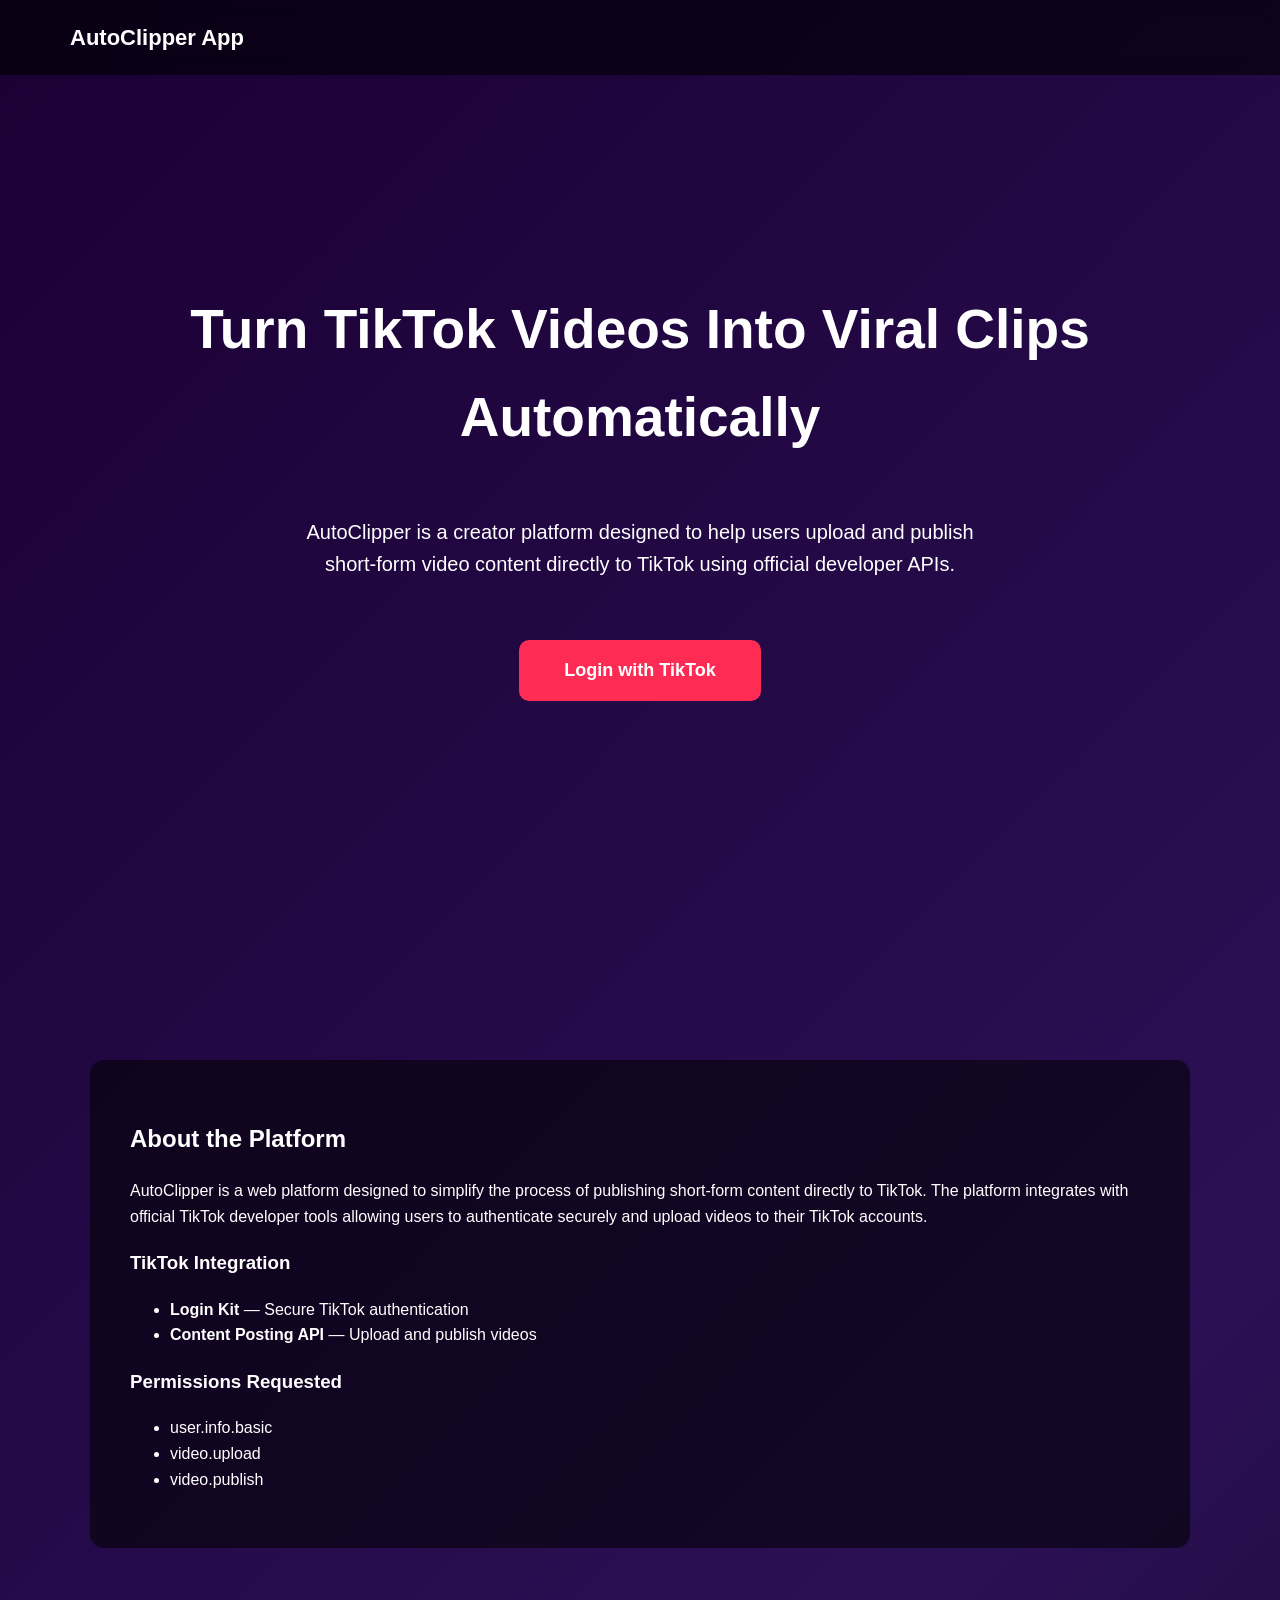
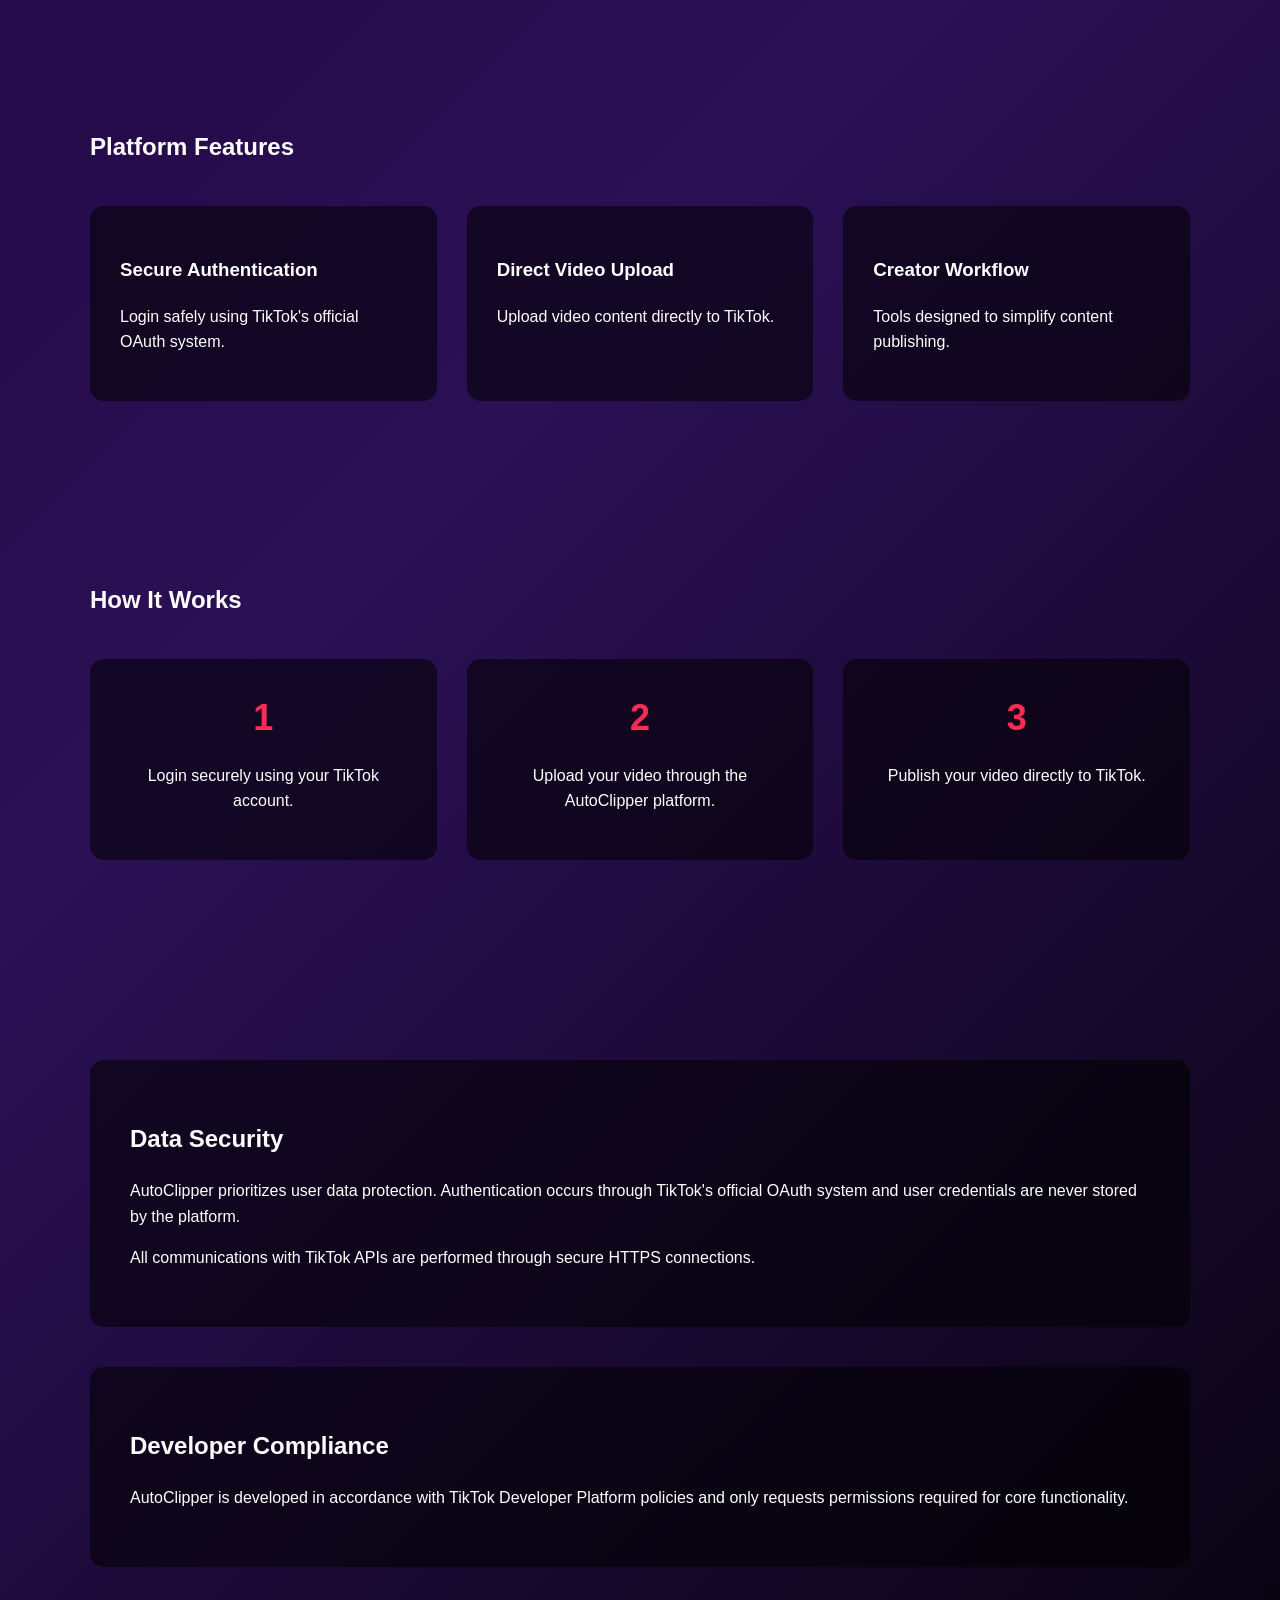
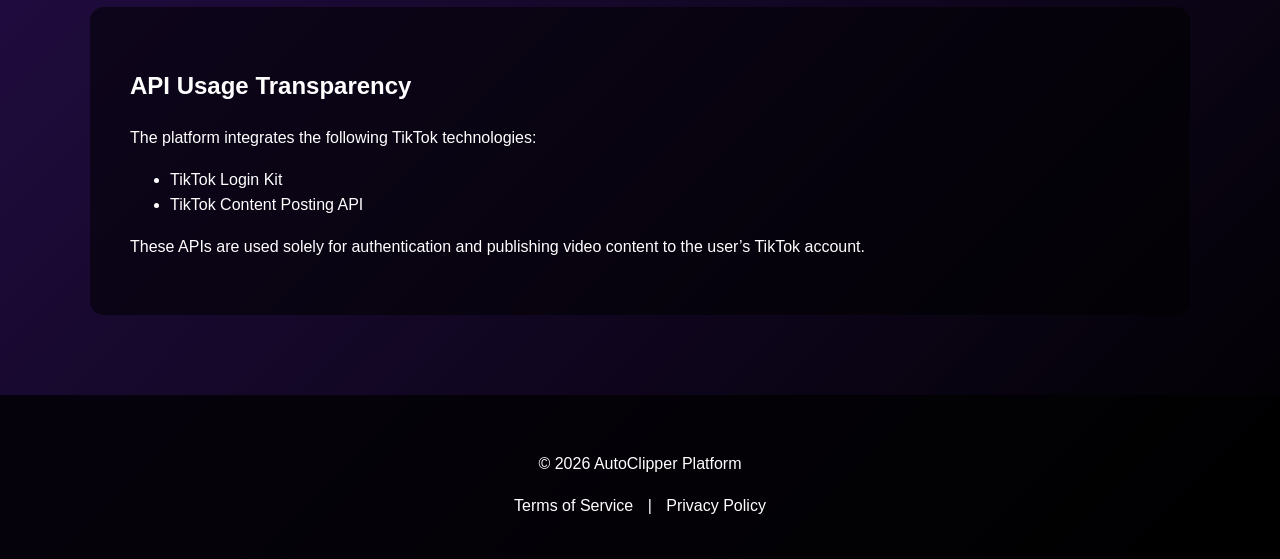
==== commit 8cf05cf2: "Accept new modified in the file" ====
--- a/index.html
+++ b/index.html
@@ -16,21 +16,6 @@
 background:linear-gradient(135deg,#1a0033,#2b1055,#000000);
 color:white;
 line-height:1.6;
-scroll-behavior:smooth;
-}
-
-/* glow background */
-
-body::before{
-content:"";
-position:fixed;
-top:-200px;
-left:-200px;
-width:600px;
-height:600px;
-background:radial-gradient(circle,#180133,transparent);
-filter:blur(120px);
-z-index:-1;
 }
 
 /* NAVBAR */
@@ -51,17 +36,6 @@
 .logo{
 font-size:22px;
 font-weight:bold;
-letter-spacing:1px;
-}
-
-nav a{
-color:rgb(144, 5, 114);
-text-decoration:none;
-font-weight:500;
-}
-
-nav a:hover{
-color:#ff4d73;
 }
 
 /* HERO */
@@ -84,8 +58,7 @@
 .hero p{
 font-size:20px;
 max-width:700px;
-opacity:0.9;
-margin-top:15px;
+margin-top:10px;
 }
 
 .tiktok-btn{
@@ -97,12 +70,10 @@
 color:white;
 text-decoration:none;
 font-weight:bold;
-transition:0.3s;
 }
 
 .tiktok-btn:hover{
 background:#ff4d73;
-transform:scale(1.05);
 }
 
 /* CONTAINERS */
@@ -159,35 +130,18 @@
 color:#fe2c55;
 }
 
-/* LEGAL */
-
-.legal{
-max-width:900px;
-margin:auto;
-background:rgba(0,0,0,0.65);
-padding:50px;
-border-radius:16px;
-margin-top:80px;
-}
-
-.legal h2{
-color:#ff4d73;
-margin-top:30px;
-}
-
 /* FOOTER */
 
 footer{
 text-align:center;
 padding:40px;
-margin-top:80px;
 background:rgba(0,0,0,0.75);
 }
 
 footer a{
 color:white;
 text-decoration:none;
-cursor:pointer;
+margin:0 10px;
 }
 
 footer a:hover{
@@ -201,24 +155,17 @@
 <body>
 
 <nav>
-
 <div class="logo">AutoClipper App</div>
-
-<div>
-<a href="#home">Home</a>
-</div>
-
 </nav>
 
-
 <!-- HERO -->
 
-<section id="home" class="hero">
+<section class="hero">
 
 <h1>Turn TikTok Videos Into Viral Clips Automatically</h1>
 
 <p>
-AutoClipper is a creator-focused platform designed to help users upload and publish short-form video content directly to TikTok using official developer APIs.
+AutoClipper is a creator platform designed to help users upload and publish short-form video content directly to TikTok using official developer APIs.
 </p>
 
 <a class="tiktok-btn"
@@ -230,7 +177,6 @@
 
 </section>
 
-
 <!-- ABOUT -->
 
 <div class="container">
@@ -240,18 +186,14 @@
 <h2>About the Platform</h2>
 
 <p>
-AutoClipper is a web platform designed to simplify the publishing process for short-form video creators. The platform integrates with official TikTok developer technologies to allow users to authenticate securely and upload video content directly to their TikTok accounts.
-</p>
-
-<p>
-The goal of AutoClipper is to streamline the publishing workflow while ensuring full compliance with TikTok Developer Platform policies and data protection requirements.
+AutoClipper is a web platform designed to simplify the process of publishing short-form content directly to TikTok. The platform integrates with official TikTok developer tools allowing users to authenticate securely and upload videos to their TikTok accounts.
 </p>
 
 <h3>TikTok Integration</h3>
 
 <ul>
-<li><b>Login Kit</b> — Secure TikTok authentication.</li>
-<li><b>Content Posting API</b> — Upload and publish videos directly to TikTok.</li>
+<li><b>Login Kit</b> — Secure TikTok authentication</li>
+<li><b>Content Posting API</b> — Upload and publish videos</li>
 </ul>
 
 <h3>Permissions Requested</h3>
@@ -266,7 +208,6 @@
 
 </div>
 
-
 <!-- FEATURES -->
 
 <div class="container">
@@ -277,23 +218,22 @@
 
 <div class="feature">
 <h3>Secure Authentication</h3>
-<p>Login securely through TikTok OAuth authentication.</p>
+<p>Login safely using TikTok's official OAuth system.</p>
 </div>
 
 <div class="feature">
 <h3>Direct Video Upload</h3>
-<p>Upload video content directly to TikTok using official APIs.</p>
+<p>Upload video content directly to TikTok.</p>
 </div>
 
 <div class="feature">
 <h3>Creator Workflow</h3>
-<p>Tools designed to simplify the video publishing process.</p>
-</div>
-
-</div>
-
-</div>
-
+<p>Tools designed to simplify content publishing.</p>
+</div>
+
+</div>
+
+</div>
 
 <!-- HOW IT WORKS -->
 
@@ -322,7 +262,6 @@
 
 </div>
 
-
 <!-- SECURITY -->
 
 <div class="container">
@@ -332,11 +271,11 @@
 <h2>Data Security</h2>
 
 <p>
-AutoClipper prioritizes the protection of user information. Authentication is handled through TikTok’s official OAuth system, ensuring that user credentials are never stored or accessed directly by the platform.
-</p>
-
-<p>
-All API communications occur through encrypted HTTPS connections and follow TikTok Developer Platform security standards.
+AutoClipper prioritizes user data protection. Authentication occurs through TikTok's official OAuth system and user credentials are never stored by the platform.
+</p>
+
+<p>
+All communications with TikTok APIs are performed through secure HTTPS connections.
 </p>
 
 </div>
@@ -346,11 +285,7 @@
 <h2>Developer Compliance</h2>
 
 <p>
-AutoClipper is developed in accordance with TikTok Developer Platform policies. The application only requests permissions that are necessary for its core functionality.
-</p>
-
-<p>
-The platform does not access private user information beyond the permissions explicitly granted by the user during TikTok authentication.
+AutoClipper is developed in accordance with TikTok Developer Platform policies and only requests permissions required for core functionality.
 </p>
 
 </div>
@@ -360,7 +295,7 @@
 <h2>API Usage Transparency</h2>
 
 <p>
-AutoClipper integrates the following official TikTok developer technologies:
+The platform integrates the following TikTok technologies:
 </p>
 
 <ul>
@@ -369,24 +304,19 @@
 </ul>
 
 <p>
-These APIs are used solely to allow users to authenticate and publish video content directly to their own TikTok accounts.
-</p>
-
-</div>
-
-</div>
-
-
-
+These APIs are used solely for authentication and publishing video content to the user’s TikTok account.
+</p>
+
+</div>
+
+</div>
 
 <footer>
 
-<p>© 2026 AutoClipper App</p>
-
-<p>
-<a href="#terms">Terms of Service</a> |
-<a href="#privacy">Privacy Policy</a>
-</p>
+<p>© 2026 AutoClipper Platform</p>
+
+<a href="terms.html">Terms of Service</a> |
+<a href="privacy.html">Privacy Policy</a>
 
 </footer>
 
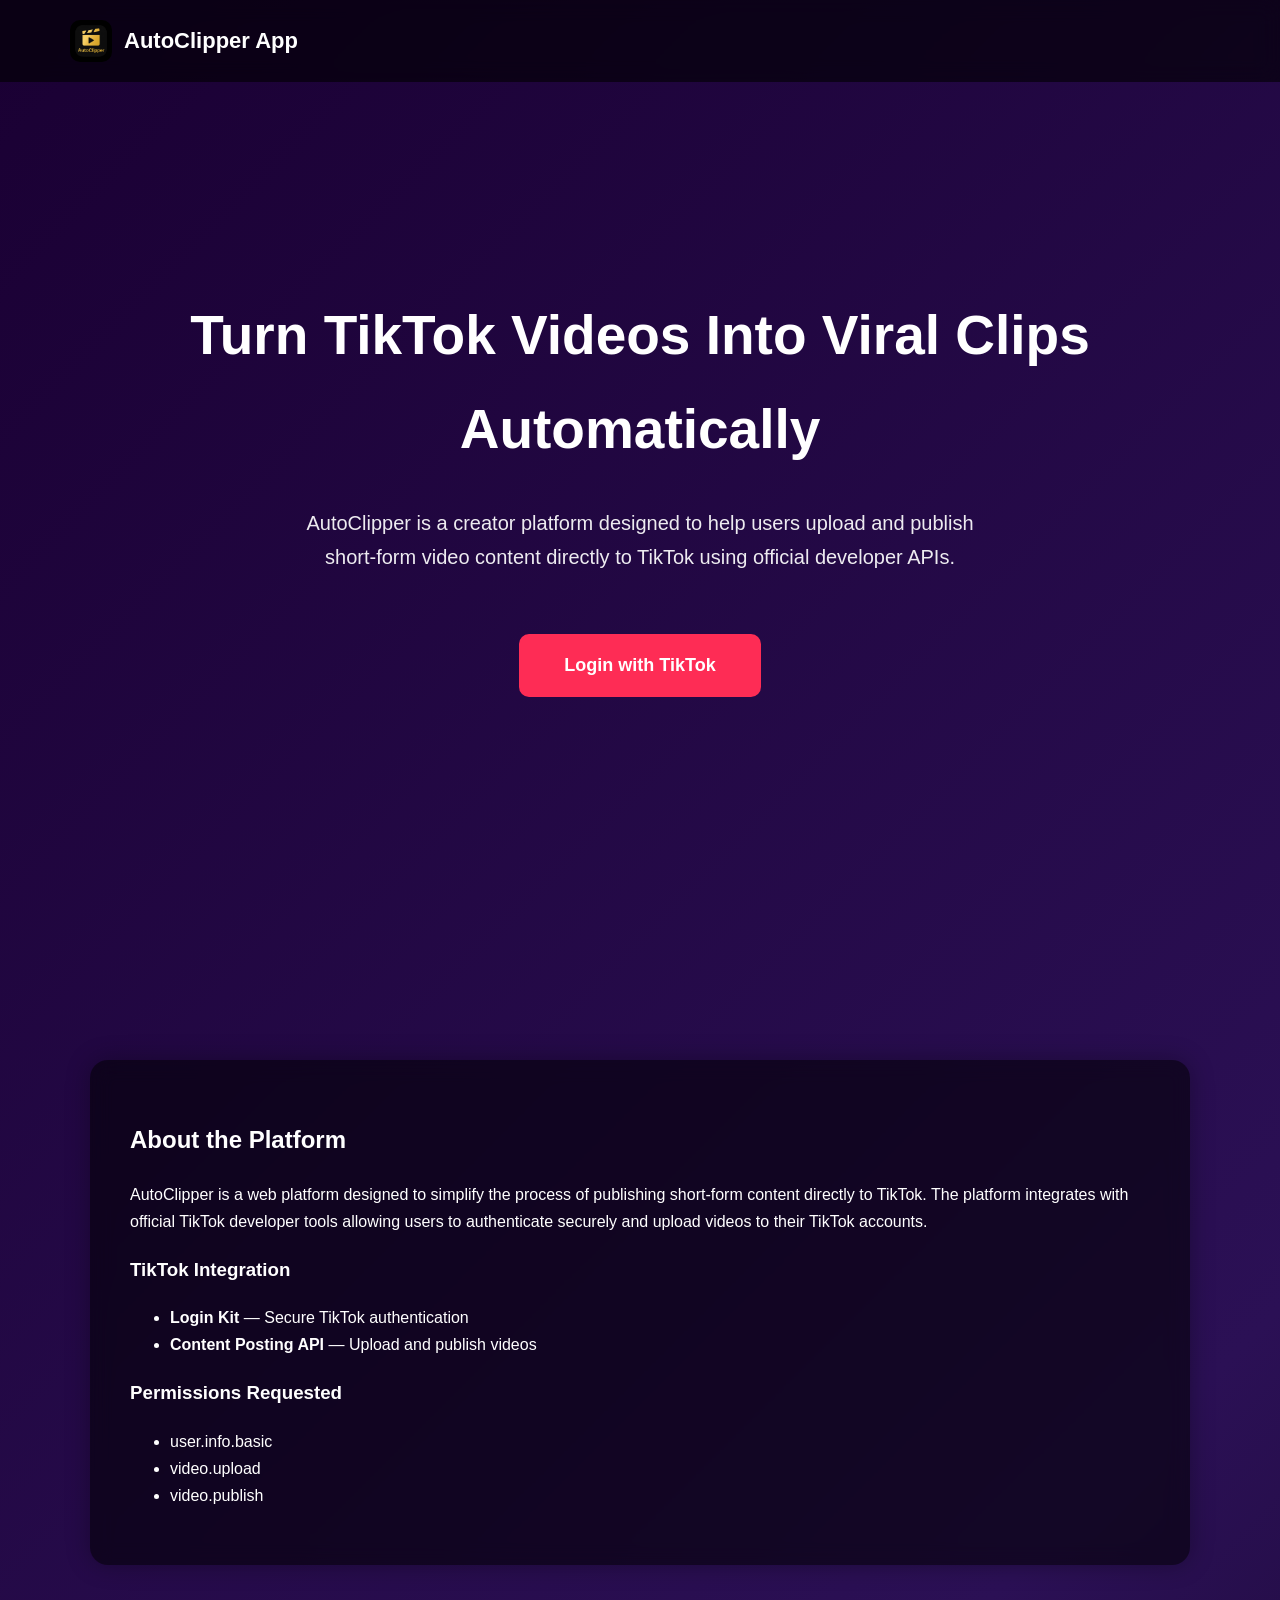
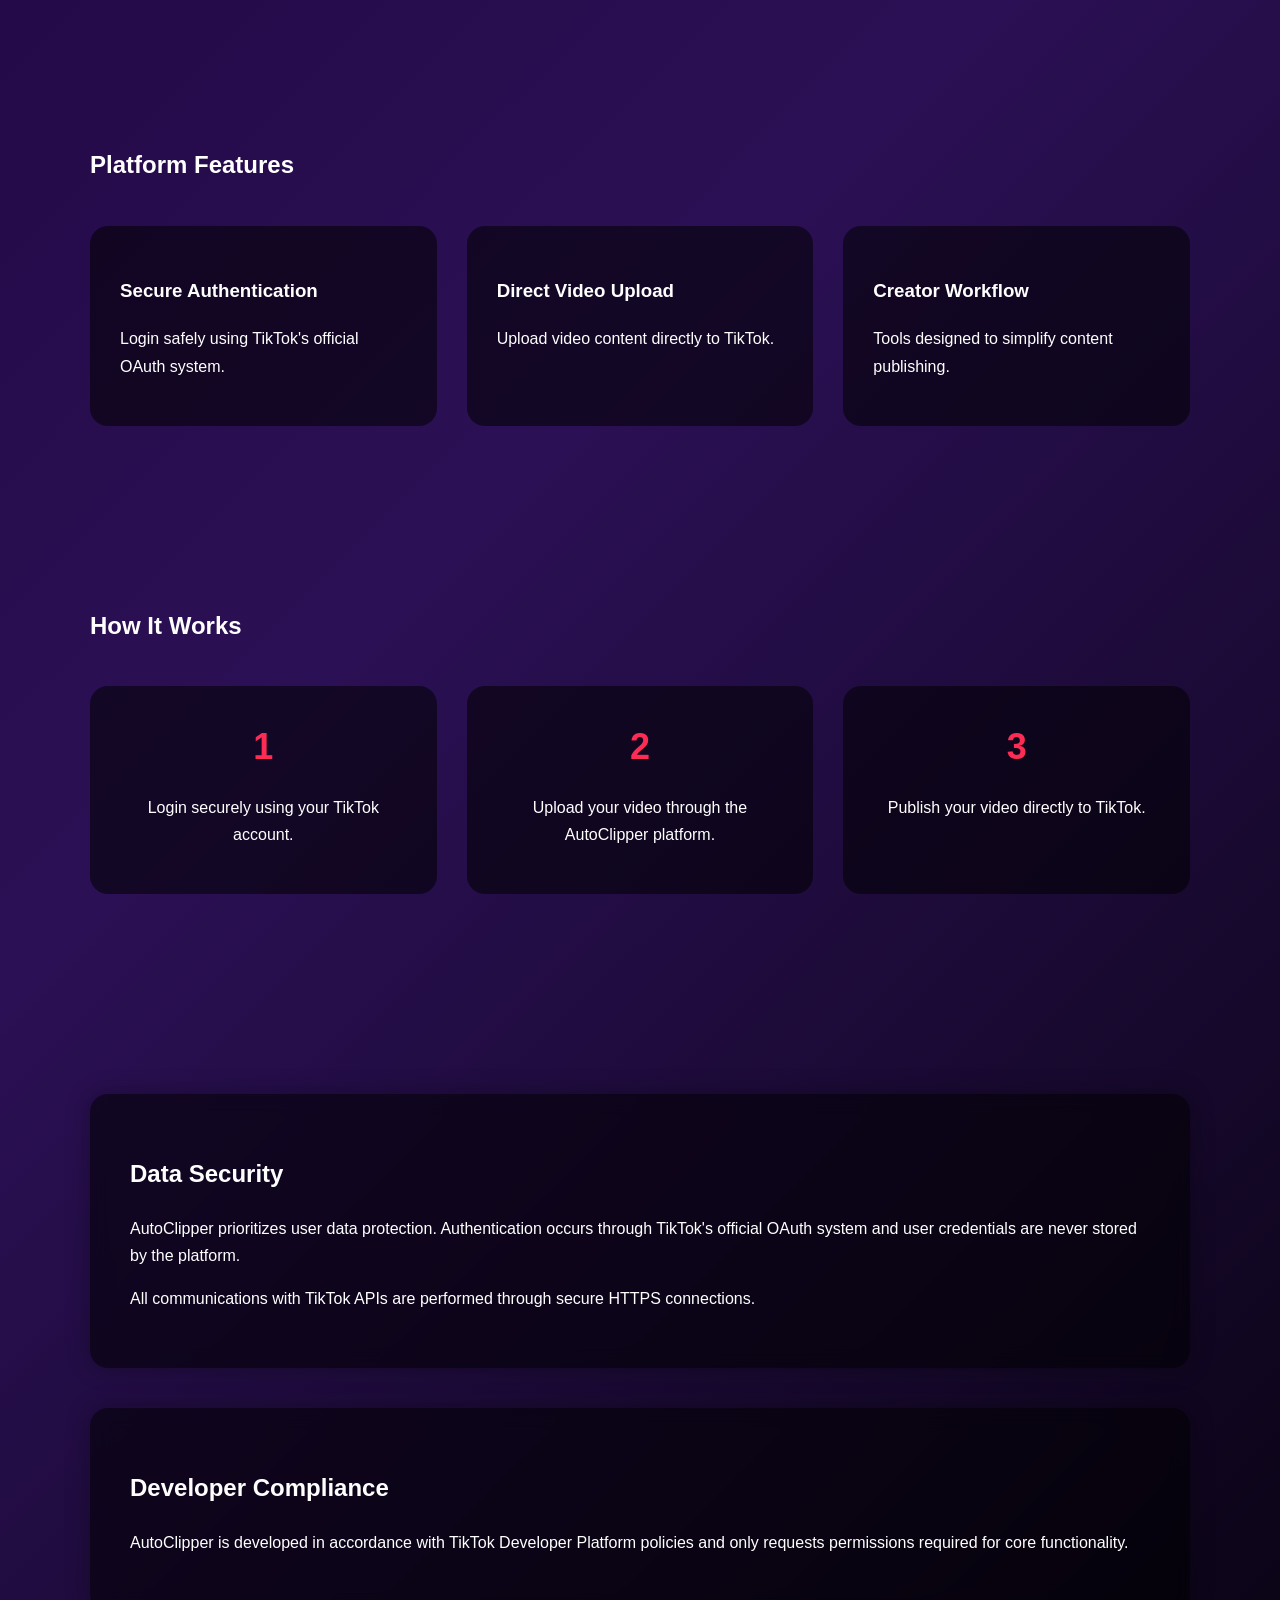
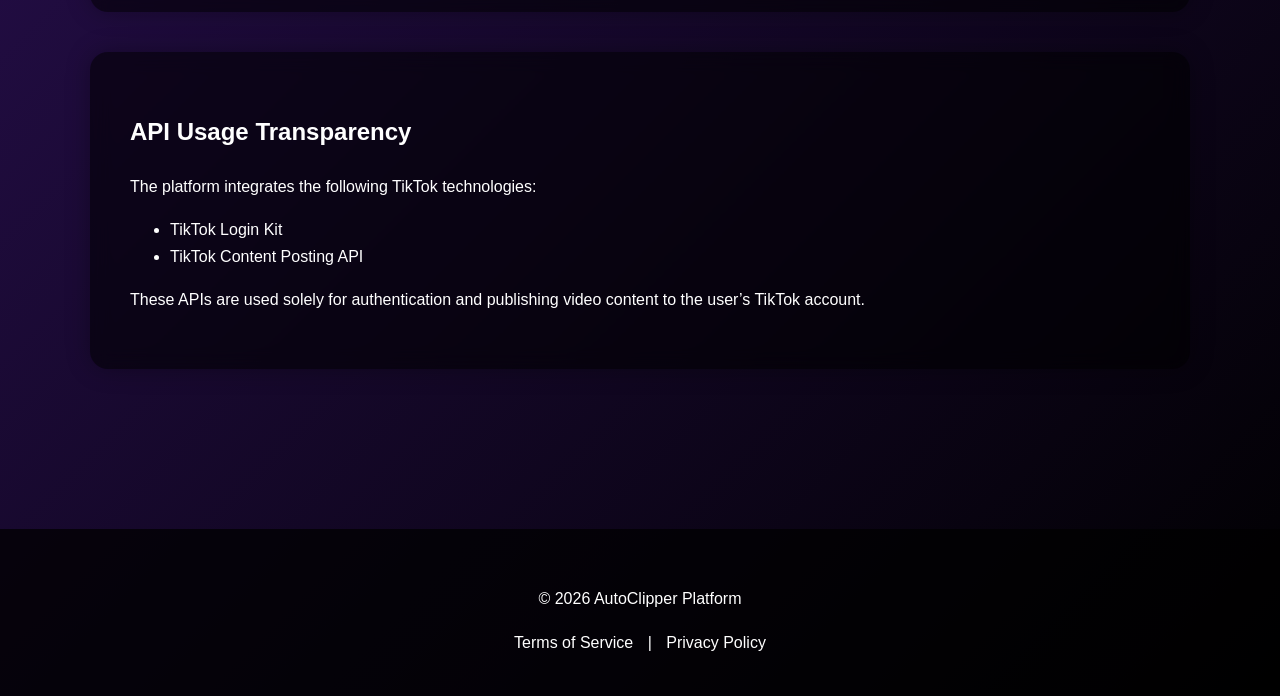
==== commit 908aebdb: "version alfa" ====
--- a/index.html
+++ b/index.html
@@ -6,7 +6,9 @@
 <meta charset="UTF-8">
 <meta name="viewport" content="width=device-width, initial-scale=1.0">
 
-<title>AutoClipper App</title>
+<title>AutoClipper-App</title>
+
+<link rel="icon" type="image/png" href="logo.png.jpeg">
 
 <style>
 
@@ -15,7 +17,7 @@
 font-family:Arial, Helvetica, sans-serif;
 background:linear-gradient(135deg,#1a0033,#2b1055,#000000);
 color:white;
-line-height:1.6;
+line-height:1.7;
 }
 
 /* NAVBAR */
@@ -36,6 +38,15 @@
 .logo{
 font-size:22px;
 font-weight:bold;
+display:flex;
+align-items:center;
+gap:12px;
+}
+
+.logo img{
+width:42px;
+height:42px;
+border-radius:10px;
 }
 
 /* HERO */
@@ -53,12 +64,14 @@
 .hero h1{
 font-size:55px;
 max-width:900px;
+margin-bottom:20px;
 }
 
 .hero p{
 font-size:20px;
 max-width:700px;
 margin-top:10px;
+opacity:0.92;
 }
 
 .tiktok-btn{
@@ -70,10 +83,13 @@
 color:white;
 text-decoration:none;
 font-weight:bold;
+transition:0.3s;
+display:inline-block;
 }
 
 .tiktok-btn:hover{
 background:#ff4d73;
+transform:scale(1.03);
 }
 
 /* CONTAINERS */
@@ -89,8 +105,10 @@
 .box{
 background:rgba(0,0,0,0.55);
 padding:40px;
-border-radius:14px;
+border-radius:18px;
 margin-top:40px;
+backdrop-filter:blur(10px);
+box-shadow:0 0 25px rgba(0,0,0,0.3);
 }
 
 /* FEATURES */
@@ -105,7 +123,12 @@
 .feature{
 background:rgba(0,0,0,0.55);
 padding:30px;
-border-radius:14px;
+border-radius:18px;
+transition:0.3s;
+}
+
+.feature:hover{
+transform:translateY(-6px);
 }
 
 /* STEPS */
@@ -120,7 +143,7 @@
 .step{
 background:rgba(0,0,0,0.55);
 padding:30px;
-border-radius:14px;
+border-radius:18px;
 text-align:center;
 }
 
@@ -128,6 +151,7 @@
 font-size:36px;
 font-weight:bold;
 color:#fe2c55;
+margin-bottom:10px;
 }
 
 /* FOOTER */
@@ -136,6 +160,7 @@
 text-align:center;
 padding:40px;
 background:rgba(0,0,0,0.75);
+margin-top:80px;
 }
 
 footer a{
@@ -155,8 +180,10 @@
 <body>
 
 <nav>
-<div class="logo">AutoClipper App</div>
-</nav>
+<div class="logo">
+<img src="logo.png.jpeg" alt="AutoClipper Logo">
+<span>AutoClipper App</span>
+</div></nav>
 
 <!-- HERO -->
 
@@ -169,7 +196,7 @@
 </p>
 
 <a class="tiktok-btn"
-href="https://www.tiktok.com/v2/auth/authorize/?client_key=aw5hxji3xptu7r10Y&scope=user.info.basic,video.publish,video.upload&response_type=code&redirect_uri=https://pabonfelipe22-eng.github.io/Autoclipperalfaone/callback&state=123">
+href="https://www.tiktok.com/v2/auth/authorize/?client_key=sbawdhen20iae53fn5&scope=user.info.basic,video.publish,video.upload&response_type=code&redirect_uri=https://pabonfelipe22-eng.github.io/Autoclipper-App/&state=123">
 
 Login with TikTok
 
